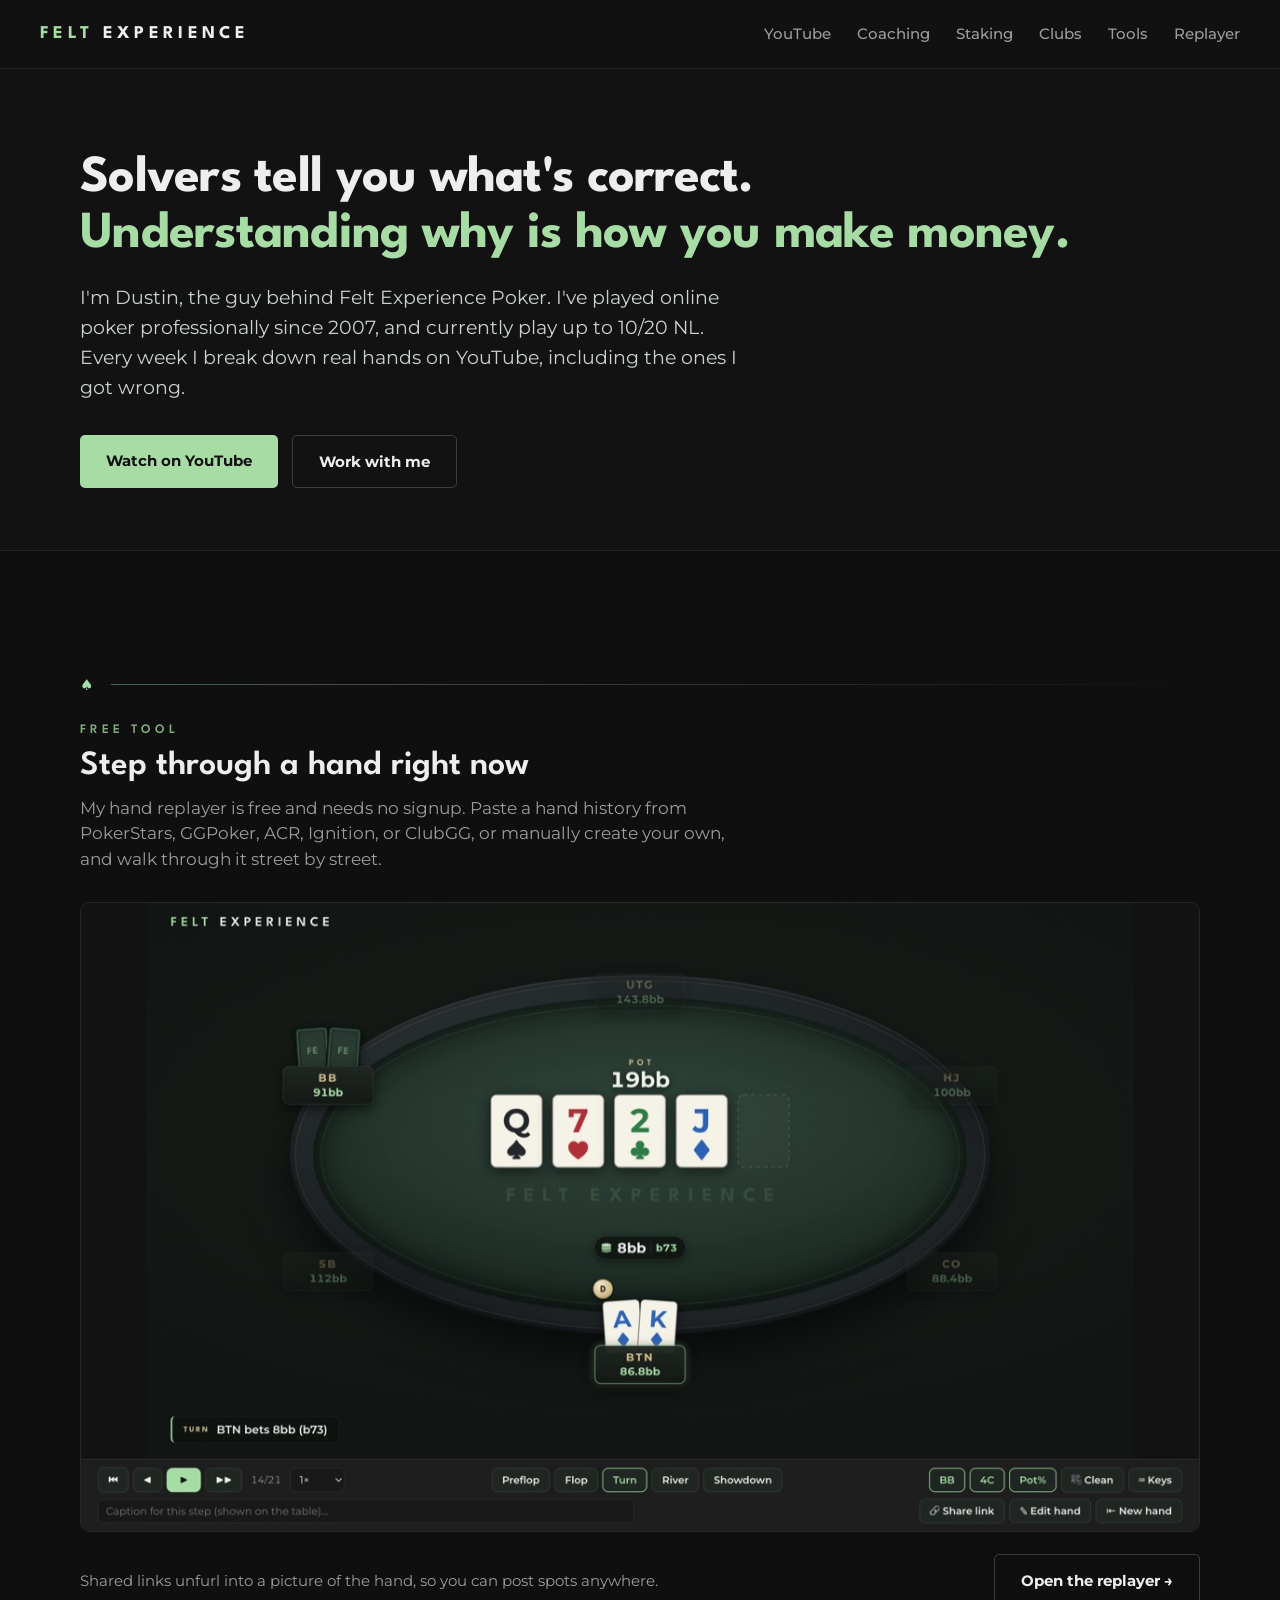
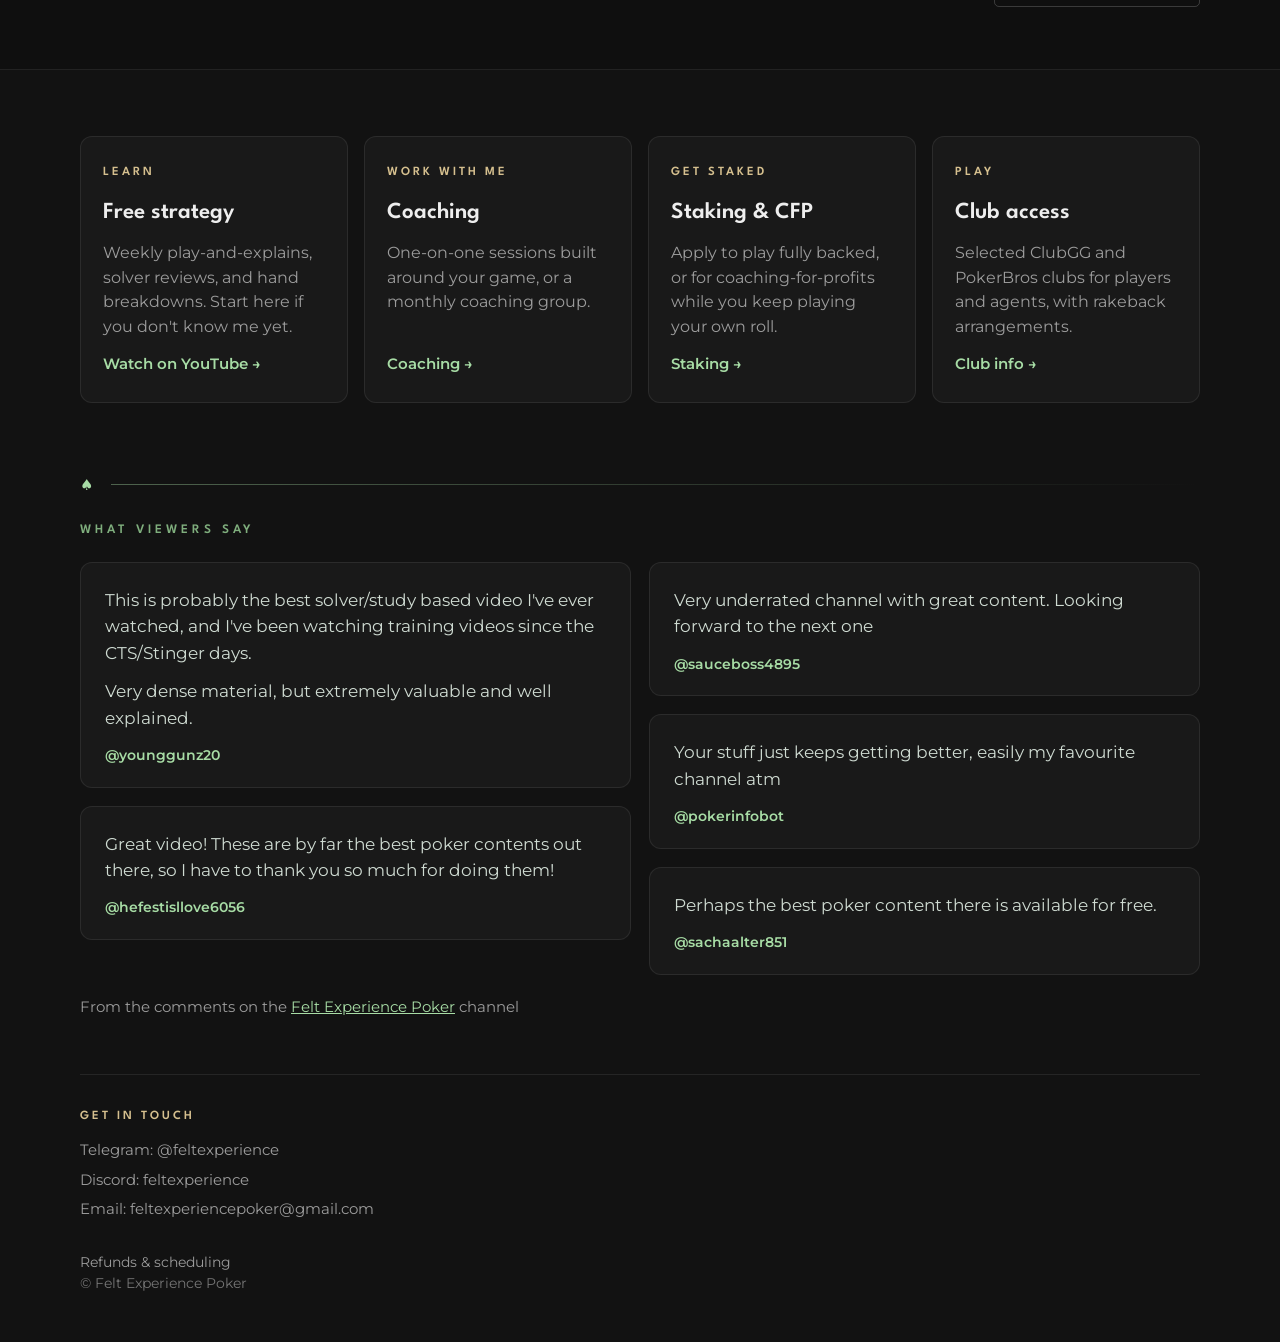
==== index.html @ bd46bce4 "Serve the homepage screenshot at retina resolution The image was 1500px wide but displays at about 1" ====
<!DOCTYPE html>
<html lang="en">
<head>
<meta charset="utf-8" />
<meta name="viewport" content="width=device-width, initial-scale=1" />
<title>Felt Experience Poker – No-Limit Hold'em Cash Game Strategy</title>
<meta name="description" content="Free weekly no-limit hold'em strategy, a free hand replayer, coaching, staking, and club access." />
<link rel="canonical" href="https://feltexperiencepoker.com/" />
<meta property="og:title" content="Felt Experience Poker – No-Limit Hold'em Cash Game Strategy" />
<meta property="og:description" content="Free weekly no-limit hold'em strategy, a free hand replayer, coaching, staking, and club access." />
<meta property="og:type" content="website" />
<link rel="icon" href="/assets/favicon.svg?v=09c44e67" type="image/svg+xml" />
<link rel="preconnect" href="https://fonts.googleapis.com" />
<link rel="preconnect" href="https://fonts.gstatic.com" crossorigin />
<link href="https://fonts.googleapis.com/css2?family=League+Spartan:wght@400;500;600;700&family=Montserrat:wght@400;500;600;700&display=swap" rel="stylesheet" />
<link rel="stylesheet" href="/styles.css" />
</head>
<body>
<nav><div class="wrap nav-in">
  <a class="mark" href="/"><b>FELT</b> EXPERIENCE</a>
  <div class="nav-links"><a href="https://youtube.com/@feltexperiencepoker" target="_blank" rel="noopener">YouTube</a><a href="/coaching">Coaching</a><a href="/staking">Staking</a><a href="/clubs">Clubs</a><a href="/tools">Tools</a><a href="https://replayer.feltexperiencepoker.com" class="hide-mobile" target="_blank" rel="noopener">Replayer</a></div>
</div></nav>

<div class="wrap hero">
  <h1>Solvers tell you what's correct.<br/><span class="g">Understanding why is how you make money.</span></h1>
  <p class="lede">I'm Dustin, the guy behind Felt Experience Poker. I've played online poker
     professionally since 2007, and currently play up to 10/20 NL. Every week I break down real hands
     on YouTube, including the ones I got wrong.</p>
  <div class="cta">
    <a class="btn p" href="https://youtube.com/@feltexperiencepoker" target="_blank" rel="noopener">Watch on YouTube</a>
    <a class="btn s" href="/coaching">Work with me</a>
  </div>
</div>

<div class="band"><div class="wrap">
  <div class="rule"><span>&#9824;</span><i></i></div>
  <div class="eyebrow">Free tool</div>
  <h2>Step through a hand right now</h2>
  <p class="sub">My hand replayer is free and needs no signup. Paste a hand history from PokerStars,
     GGPoker, ACR, Ignition, or ClubGG, or manually create your own, and walk through it street by street.</p>
  <a class="shot" href="https://replayer.feltexperiencepoker.com" target="_blank" rel="noopener">
    <img src="/assets/replayer-1200.jpg?v=ef3ce985"
         srcset="/assets/replayer-1200.jpg?v=ef3ce985 1200w, /assets/replayer-2400.jpg?v=b012d39a 2400w"
         sizes="(max-width: 900px) 92vw, 1120px"
         width="1200" height="674"
         alt="The Felt Experience hand replayer showing a turn bet labeled b73, or 73% of the pot" />
  </a>
  <div class="after">
    <span>Shared links unfurl into a picture of the hand, so you can post spots anywhere.</span>
    <a class="btn s" href="https://replayer.feltexperiencepoker.com" target="_blank" rel="noopener">Open the replayer &rarr;</a>
  </div>
</div></div>

<div class="wrap doors">
  <div class="door">
    <div class="k">Learn</div><h3>Free strategy</h3>
    <p>Weekly play-and-explains, solver reviews, and hand breakdowns. Start here if you don't know me yet.</p>
    <a href="https://youtube.com/@feltexperiencepoker" target="_blank" rel="noopener">Watch on YouTube &rarr;</a>
  </div>
  <div class="door">
    <div class="k">Work with me</div><h3>Coaching</h3>
    <p>One-on-one sessions built around your game, or a monthly coaching group.</p>
    <a href="/coaching">Coaching &rarr;</a>
  </div>
  <div class="door">
    <div class="k">Get staked</div><h3>Staking &amp; CFP</h3>
    <p>Apply to play fully backed, or for coaching-for-profits while you keep playing your own roll.</p>
    <a href="/staking">Staking &rarr;</a>
  </div>
  <div class="door">
    <div class="k">Play</div><h3>Club access</h3>
    <p>Selected ClubGG and PokerBros clubs for players and agents, with rakeback arrangements.</p>
    <a href="/clubs">Club info &rarr;</a>
  </div>
</div>

<div class="wrap">
  <div class="rule"><span>&#9824;</span><i></i></div>
  <div class="eyebrow">What viewers say</div>
  <div class="quotes">
    <blockquote class="qcard">
      <p>This is probably the best solver/study based video I've ever watched, and I've been
         watching training videos since the CTS/Stinger days.</p>
      <p>Very dense material, but extremely valuable and well explained.</p>
      <cite>@younggunz20</cite>
    </blockquote>
    <blockquote class="qcard">
      <p>Great video! These are by far the best poker contents out there, so I have to thank you
         so much for doing them!</p>
      <cite>@hefestisllove6056</cite>
    </blockquote>
    <blockquote class="qcard">
      <p>Very underrated channel with great content. Looking forward to the next one</p>
      <cite>@sauceboss4895</cite>
    </blockquote>
    <blockquote class="qcard">
      <p>Your stuff just keeps getting better, easily my favourite channel atm</p>
      <cite>@pokerinfobot</cite>
    </blockquote>
    <blockquote class="qcard">
      <p>Perhaps the best poker content there is available for free.</p>
      <cite>@sachaalter851</cite>
    </blockquote>
  </div>
  <div class="attrib">From the comments on the <a href="https://youtube.com/@feltexperiencepoker" target="_blank" rel="noopener">Felt Experience Poker</a> channel</div>
</div>

<div class="wrap"><footer>
  <div class="foot-contact">
    <div class="colhead">Get in touch</div>
    <div class="foot-line">Telegram: <a href="https://t.me/feltexperience" target="_blank" rel="noopener">@feltexperience</a></div>
    <div class="foot-line">Discord: feltexperience</div>
    <div class="foot-line">Email: <a href="mailto:feltexperiencepoker@gmail.com">feltexperiencepoker@gmail.com</a></div>
  </div>
  <div class="foot-meta">
    <div class="c"><a href="/refunds">Refunds &amp; scheduling</a></div>
    <div class="c">&copy; Felt Experience Poker</div>
  </div>
</footer></div>
</body>
</html>
---- styles.css ----
/* ============ Felt Experience Poker — design system ============ */
:root{
  --bg:#121212; --panel:#191919; --panel2:#1E1E1E; --line:rgba(255,255,255,.08);
  --accent:#a7dca5; --accent-dim:rgba(167,220,165,.35);
  --gold:#d6c08f; --silver:#C4C4C4;
  --ink:#EEEEEE; --muted:#9C9C9C; --faint:#747474;
  --head:'League Spartan',sans-serif; --body:'Montserrat',system-ui,sans-serif;
}
*{margin:0;padding:0;box-sizing:border-box}
html{scroll-behavior:smooth}
body{background:var(--bg);color:var(--ink);font-family:var(--body);font-size:16px;
  line-height:1.55;-webkit-font-smoothing:antialiased}
img{max-width:100%;height:auto;display:block}
a{color:var(--accent)}
.wrap{max-width:1200px;margin:0 auto;padding:0 40px}

/* ---------- nav ---------- */
nav{border-bottom:1px solid var(--line);position:sticky;top:0;background:rgba(18,18,18,.92);
  backdrop-filter:blur(8px);z-index:40}
.nav-in{display:flex;align-items:center;justify-content:space-between;padding:20px 0;gap:20px;flex-wrap:wrap}
.mark{font-family:var(--head);font-weight:700;font-size:18px;letter-spacing:.24em;color:var(--ink);text-decoration:none}
.mark b{color:var(--accent);font-weight:700}
.nav-links{display:flex;gap:26px;font-size:14.5px;font-weight:500;flex-wrap:wrap}
.nav-links a{color:var(--muted);text-decoration:none}
.nav-links a:hover{color:var(--ink)}
.nav-links a.on{color:var(--ink)}

/* ---------- shared type ---------- */
.eyebrow{font-family:var(--head);font-size:13px;font-weight:600;letter-spacing:.3em;
  text-transform:uppercase;color:#7fae7d}
h1{font-family:var(--head);font-weight:700;font-size:clamp(34px,5vw,52px);line-height:1.08;letter-spacing:-.014em;text-wrap:balance}
h1 .g{color:var(--accent)}
h2{font-family:var(--head);font-weight:600;font-size:clamp(26px,3.4vw,34px);line-height:1.15}
h3{font-family:var(--head);font-weight:600;font-size:23px}
.lede{margin-top:20px;font-size:18.5px;line-height:1.62;color:#c9d2cb;max-width:660px}
.sub{color:var(--muted);margin-top:10px;font-size:16.5px;max-width:680px}
.sub + .sub{margin-top:14px}
.colhead{font-family:var(--head);font-size:12.5px;font-weight:600;letter-spacing:.24em;
  text-transform:uppercase;color:var(--gold);margin-bottom:15px}

/* ---------- rule ---------- */
.rule{display:flex;align-items:center;gap:18px;margin:64px 0 28px}
.rule i{flex:1;height:1px;background:linear-gradient(90deg,rgba(167,220,165,.4),transparent)}
.rule span{color:var(--accent);font-size:15px;line-height:1}
.rule.tight{margin-top:34px}

/* ---------- buttons ---------- */
.btn{font-family:var(--body);font-weight:700;font-size:15px;padding:14px 26px;border-radius:5px;
  text-decoration:none;display:inline-block;transition:background-color .18s ease,border-color .18s ease}
.btn.p{background:var(--accent);color:#111}
.btn.p:hover{background:#BDE6BB}
.btn.s{border:1px solid rgba(255,255,255,.18);color:var(--ink)}
.btn.s:hover{border-color:var(--accent-dim)}
.cta{display:flex;gap:14px;margin-top:32px;flex-wrap:wrap}

/* ---------- lists ---------- */
ul.ticks{list-style:none}
ul.ticks li{position:relative;padding-left:22px;margin-bottom:12px;font-size:16px;line-height:1.5;color:#cfdbd2}
ul.ticks li::before{content:'';position:absolute;left:2px;top:9px;width:6px;height:6px;border-radius:50%;background:var(--accent)}
ul.ticks li b{color:#fff;font-weight:600}

/* ---------- hero ---------- */
.hero{padding-top:82px;padding-bottom:62px}

/* ---------- replayer band ---------- */
.band{border-top:1px solid var(--line);border-bottom:1px solid var(--line);background:#0F0F0F;padding:62px 0}
.band h2{margin-top:6px}
.shot{display:block;margin-top:30px;border:1px solid rgba(255,255,255,.1);border-radius:10px;overflow:hidden;position:relative}
.band .after{display:flex;align-items:center;justify-content:space-between;margin-top:22px;flex-wrap:wrap;gap:14px}
.band .after span{color:var(--muted);font-size:15px}

/* ---------- card grids ---------- */
.doors{padding-top:66px;padding-bottom:10px;display:grid;grid-template-columns:repeat(4,1fr);gap:16px}
.door{border:1px solid var(--line);border-radius:12px;padding:26px 22px;background:var(--panel);display:flex;flex-direction:column}
.door .k{font-family:var(--head);font-size:12.5px;font-weight:600;letter-spacing:.24em;
  text-transform:uppercase;color:var(--gold)}
.door h3{margin-top:12px}
.door p{color:var(--muted);font-size:15.5px;line-height:1.58;margin-top:11px}
.door a{color:var(--accent);font-size:14.5px;font-weight:600;text-decoration:none;align-self:flex-start;margin-top:auto;padding-top:14px}
.door-links{display:flex;gap:24px;flex-wrap:wrap}

/* ---------- coaching fork ---------- */
.fork{display:grid;grid-template-columns:1fr 1fr;gap:20px}
.path{border:1px solid var(--line);border-radius:13px;background:var(--panel);padding:30px 28px}
.path.hi{border-color:rgba(167,220,165,.32)}
.path .who{font-family:var(--head);font-size:12.5px;font-weight:600;letter-spacing:.24em;
  text-transform:uppercase;color:var(--gold)}
.path h2{margin-top:11px}
.path .price{font-family:var(--head);font-size:20px;font-weight:600;color:var(--accent);margin-top:8px}
.path p{color:var(--muted);font-size:16px;line-height:1.6;margin-top:14px}
.path .btn{margin-top:20px}

/* ---------- packages ---------- */
.cols{display:grid;grid-template-columns:1fr 1fr;gap:44px;margin-top:28px}
.pkg-note{text-align:center;margin:38px 0 16px;font-size:17px;font-weight:600;color:#cbd8ce}
.pkg-note b{color:#fff}
.cards{display:grid;grid-template-columns:repeat(3,1fr);gap:18px}
.card{border:1px solid rgba(167,220,165,.2);border-radius:13px;background:rgba(255,255,255,.035);
  padding:26px 22px;text-align:center;display:flex;flex-direction:column}
.card.s{border-color:rgba(196,196,196,.3)}
.card.g{border-color:rgba(224,192,136,.55);background:rgba(224,192,136,.07)}
.tier{font-family:var(--head);font-size:24px;font-weight:700;color:var(--accent)}
.card.s .tier{color:var(--silver)}
.card.g .tier{color:var(--gold)}
.count{font-size:15px;color:var(--muted);margin-top:7px;padding-bottom:13px;border-bottom:1px solid rgba(255,255,255,.09)}
.money{flex:1;display:flex;flex-direction:column;justify-content:flex-start}
.card:not(.g) .money{padding-top:34px}
.price2{font-family:var(--head);font-size:40px;font-weight:700;margin-top:14px}
.per{font-size:15.5px;font-weight:600;color:#d3dfd6;margin-top:6px}
.extra{font-size:15px;line-height:1.42;font-weight:600;color:#f0dcb0;margin-top:14px;
  padding-top:13px;border-top:1px solid rgba(224,192,136,.3)}
.card .btn{margin-top:20px;width:100%;padding:12px 14px;border-color:rgba(167,220,165,.35)}
.card .btn:hover{border-color:var(--accent)}
.card.s .btn{border-color:rgba(196,196,196,.4)}
.card.s .btn:hover{border-color:var(--silver)}
.card.g .btn{border-color:rgba(224,192,136,.5);color:var(--gold)}
.card.g .btn:hover{border-color:var(--gold)}
.mid-note{text-align:center;margin-top:34px;color:var(--muted);font-size:15.5px}
.mid{display:flex;justify-content:center;margin-top:14px}

/* ---------- group block ---------- */
.grp{border:1px solid var(--line);border-radius:13px;background:var(--panel);padding:34px 32px;
  margin-top:28px;display:grid;grid-template-columns:1.15fr .85fr;gap:40px;align-items:start}
.grp .p{font-family:var(--head);font-size:38px;font-weight:700}
.grp .p small{font-size:17px;color:var(--muted);font-weight:500;font-family:var(--body)}
.grp .fine{color:var(--muted);font-size:14.5px;margin-top:10px;line-height:1.55}

/* ---------- tools ---------- */
.tool{border-bottom:1px solid var(--line);padding:24px 0;display:grid;
  grid-template-columns:220px 1fr auto;gap:26px;align-items:baseline}
.tool:last-child{border-bottom:0}
.tool .n{font-family:var(--head);font-size:21px;font-weight:600;color:var(--ink)}
.tool .d{color:var(--muted);font-size:15.5px;line-height:1.55}
.tool .go{color:var(--accent);font-weight:600;font-size:14.5px;text-decoration:none;white-space:nowrap}
.tool .perk{color:var(--gold);font-weight:600}

/* ---------- quote ---------- */
.quotes{columns:2;column-gap:18px;margin-top:22px}
.qcard{break-inside:avoid;margin:0 0 18px;border:1px solid var(--line);border-radius:12px;background:var(--panel);padding:24px 24px 20px}
.qcard p{font-size:16.5px;line-height:1.6;color:#cfdbd2}
.qcard p + p{margin-top:12px}
.qcard cite{display:block;margin-top:14px;font-style:normal;font-size:14px;font-weight:600;color:var(--accent)}
.attrib{color:var(--muted);font-size:14.5px;margin-top:20px}

/* ---------- about ---------- */
.about{border-top:1px solid var(--line);margin-top:66px;padding-top:42px;
  display:grid;grid-template-columns:.75fr 1.25fr;gap:40px}
.about p{color:#c9d2cb;font-size:16.5px;line-height:1.65}

/* ---------- footer ---------- */
footer{border-top:1px solid var(--line);margin-top:56px;padding:32px 0 48px;
  display:flex;flex-direction:column;align-items:flex-start;gap:26px;
  color:var(--muted);font-size:15px}
footer .colhead{margin-bottom:12px}
footer .foot-line{margin-bottom:6px}
footer a{color:var(--muted);text-decoration:none}
footer a:hover{color:var(--accent)}
footer .foot-meta{text-align:left}
footer .c{color:var(--faint);font-size:13.5px}

/* ---------- mobile ---------- */
@media (max-width:1100px){
  .doors{grid-template-columns:1fr 1fr}
}
@media (max-width:900px){
  .wrap{padding:0 22px}
  .doors,.fork,.cards,.cols,.grp,.about{grid-template-columns:1fr}
  .quotes{columns:1}
  .doors{padding-top:44px}
  .rule{margin:46px 0 24px}
  .hero{padding-top:54px;padding-bottom:44px}
  .card:not(.g) .money{padding-top:0}
  .tool{grid-template-columns:1fr;gap:8px}
  .nav-links{gap:15px;font-size:14px}
  .nav-links .hide-mobile{display:none}
  /* more headroom under the browser chrome on phones */
  .nav-in{padding-top:30px;padding-bottom:18px}
  .about{margin-top:48px}
}
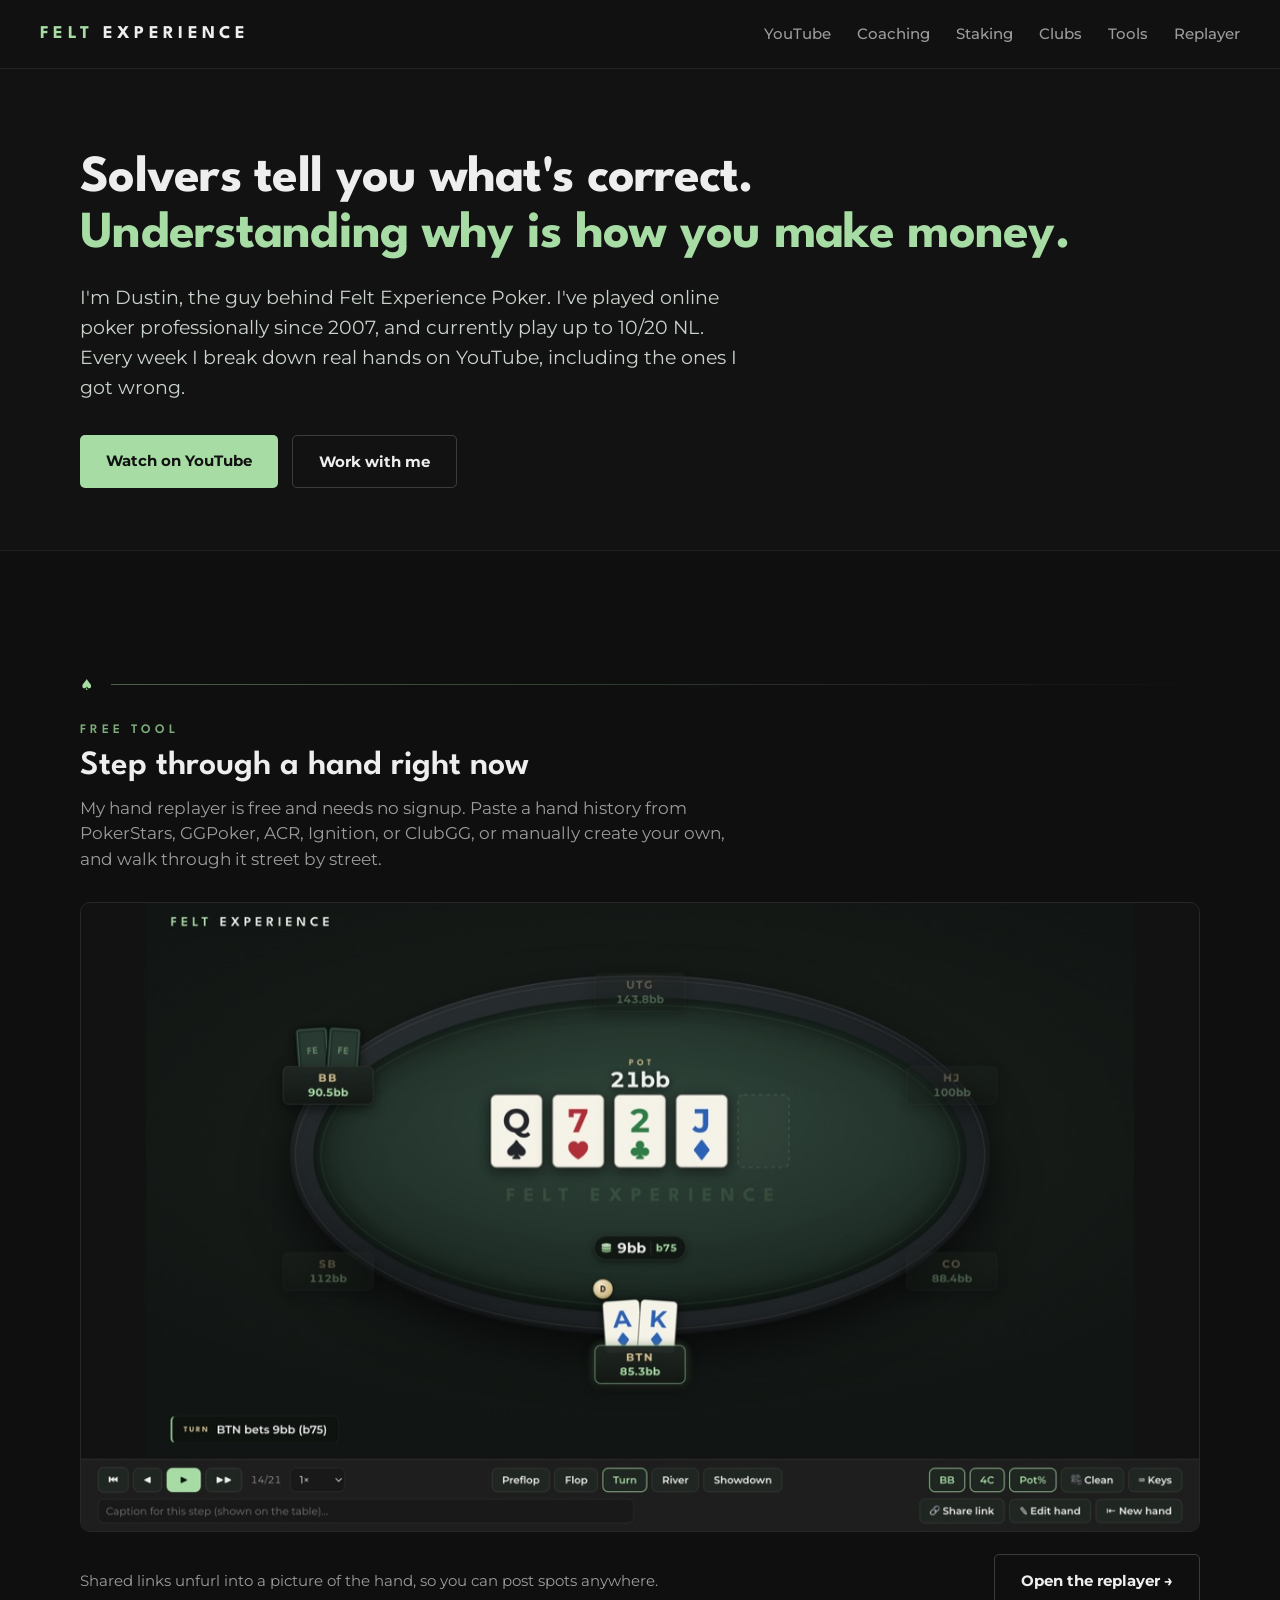
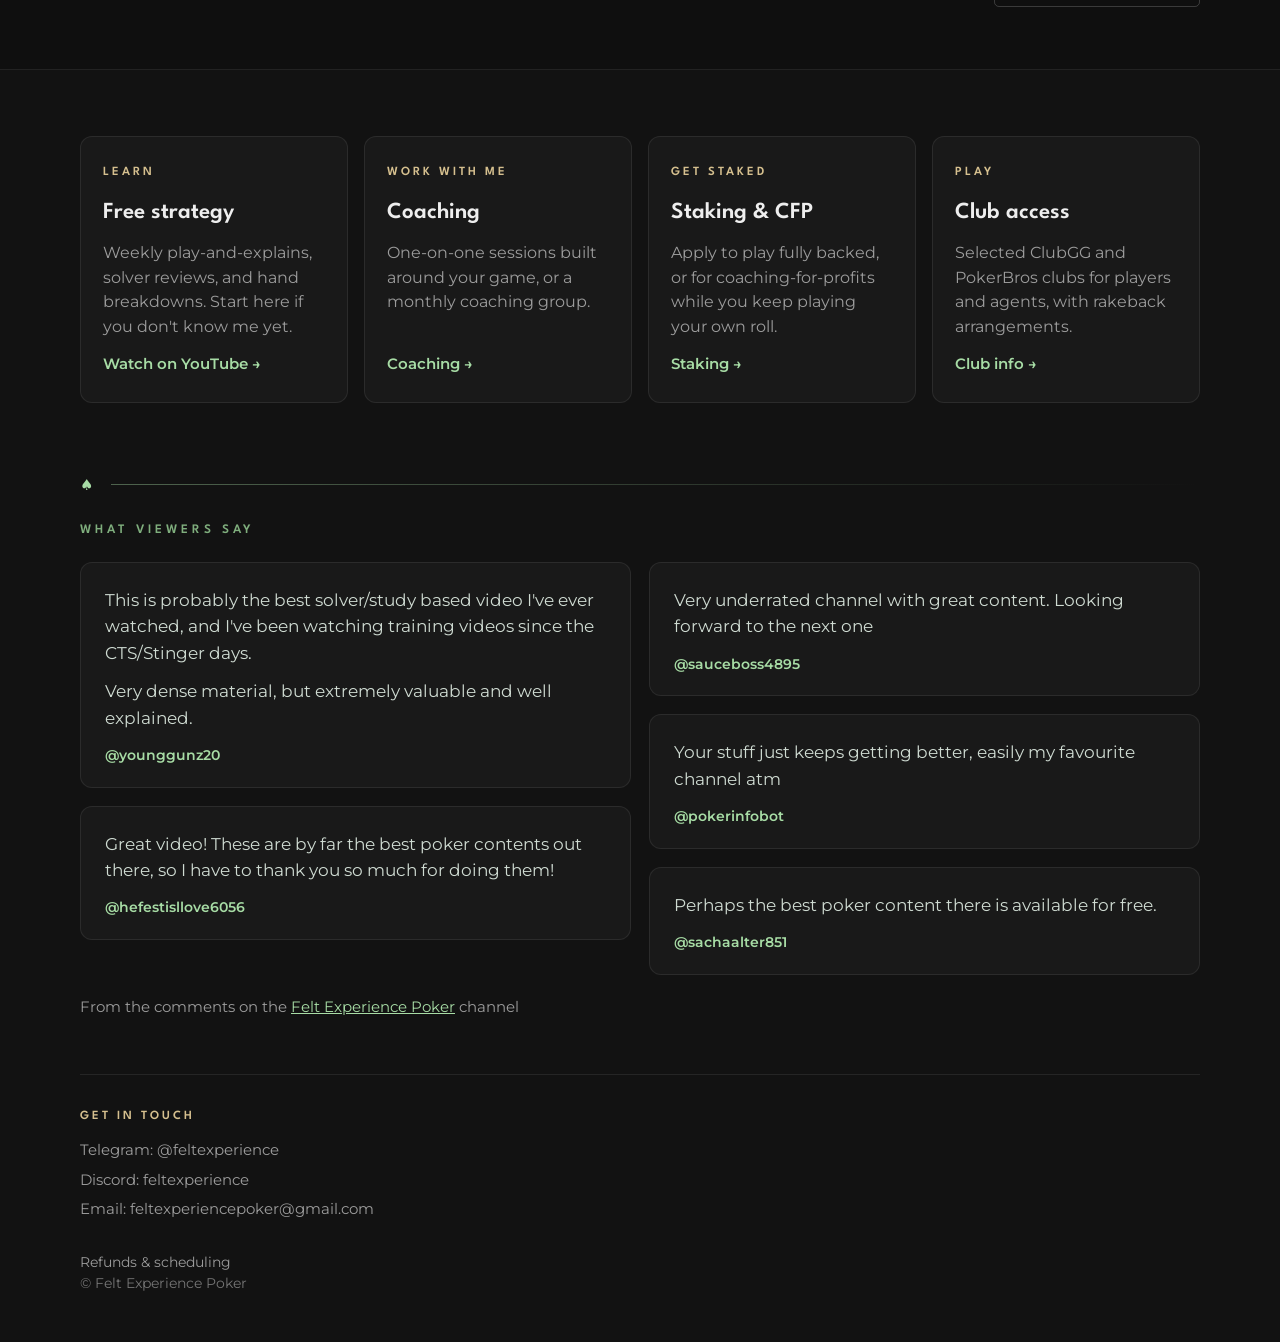
==== commit 8b9c68eb: "Retake the homepage screenshot on a rounder sizing The turn bet was 8 into 11, which labels as b73 —" ====
--- a/index.html
+++ b/index.html
@@ -39,11 +39,11 @@
   <p class="sub">My hand replayer is free and needs no signup. Paste a hand history from PokerStars,
      GGPoker, ACR, Ignition, or ClubGG, or manually create your own, and walk through it street by street.</p>
   <a class="shot" href="https://replayer.feltexperiencepoker.com" target="_blank" rel="noopener">
-    <img src="/assets/replayer-1200.jpg?v=ef3ce985"
-         srcset="/assets/replayer-1200.jpg?v=ef3ce985 1200w, /assets/replayer-2400.jpg?v=b012d39a 2400w"
+    <img src="/assets/replayer-1200.jpg?v=46e7ba8c"
+         srcset="/assets/replayer-1200.jpg?v=46e7ba8c 1200w, /assets/replayer-2400.jpg?v=8dd86fe2 2400w"
          sizes="(max-width: 900px) 92vw, 1120px"
          width="1200" height="674"
-         alt="The Felt Experience hand replayer showing a turn bet labeled b73, or 73% of the pot" />
+         alt="The Felt Experience hand replayer showing a turn bet labeled b75, or 75% of the pot" />
   </a>
   <div class="after">
     <span>Shared links unfurl into a picture of the hand, so you can post spots anywhere.</span>
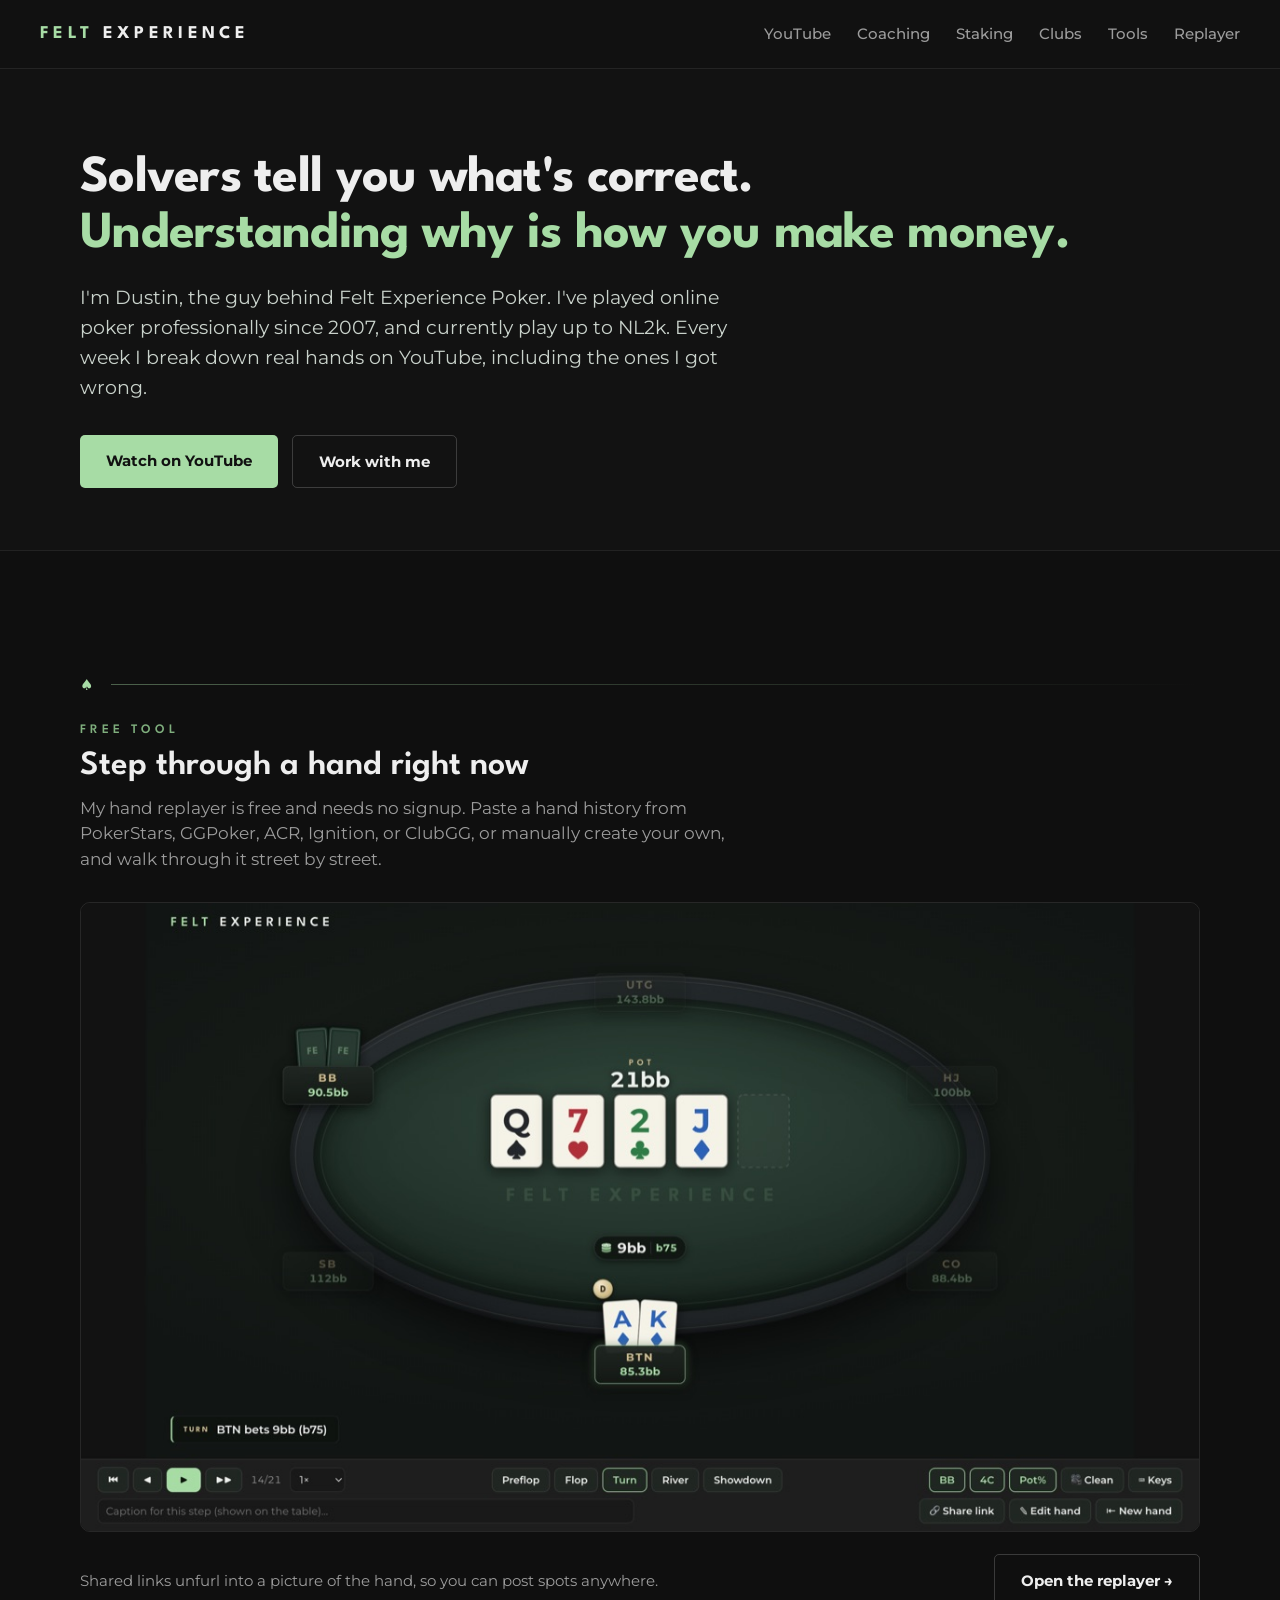
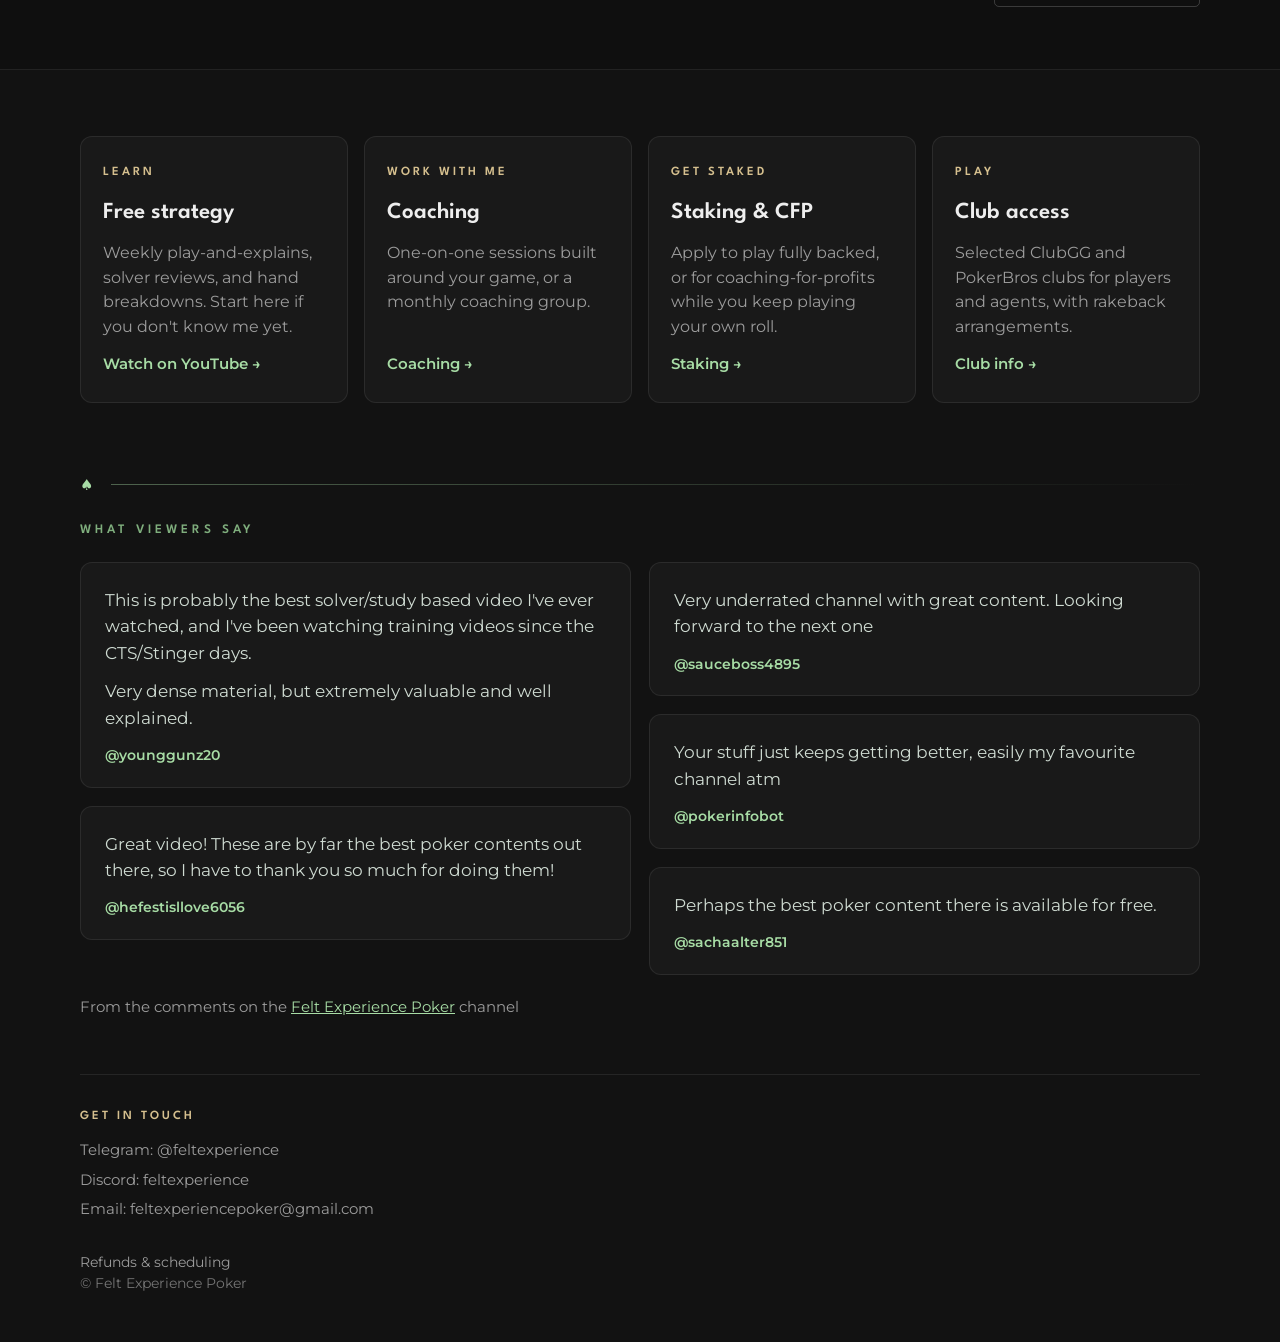
==== commit 2857a4a3: "Name the stakes as NL2k rather than 10/20 "10/20" is ambiguous between live and online, and the live" ====
--- a/index.html
+++ b/index.html
@@ -24,7 +24,7 @@
 <div class="wrap hero">
   <h1>Solvers tell you what's correct.<br/><span class="g">Understanding why is how you make money.</span></h1>
   <p class="lede">I'm Dustin, the guy behind Felt Experience Poker. I've played online poker
-     professionally since 2007, and currently play up to 10/20 NL. Every week I break down real hands
+     professionally since 2007, and currently play up to NL2k. Every week I break down real hands
      on YouTube, including the ones I got wrong.</p>
   <div class="cta">
     <a class="btn p" href="https://youtube.com/@feltexperiencepoker" target="_blank" rel="noopener">Watch on YouTube</a>
@@ -38,7 +38,7 @@
   <h2>Step through a hand right now</h2>
   <p class="sub">My hand replayer is free and needs no signup. Paste a hand history from PokerStars,
      GGPoker, ACR, Ignition, or ClubGG, or manually create your own, and walk through it street by street.</p>
-  <a class="shot" href="https://replayer.feltexperiencepoker.com" target="_blank" rel="noopener">
+  <a class="shot" href="https://replayer.feltexperiencepoker.com/?h=[base64]" target="_blank" rel="noopener">
     <img src="/assets/replayer-1200.jpg?v=46e7ba8c"
          srcset="/assets/replayer-1200.jpg?v=46e7ba8c 1200w, /assets/replayer-2400.jpg?v=8dd86fe2 2400w"
          sizes="(max-width: 900px) 92vw, 1120px"
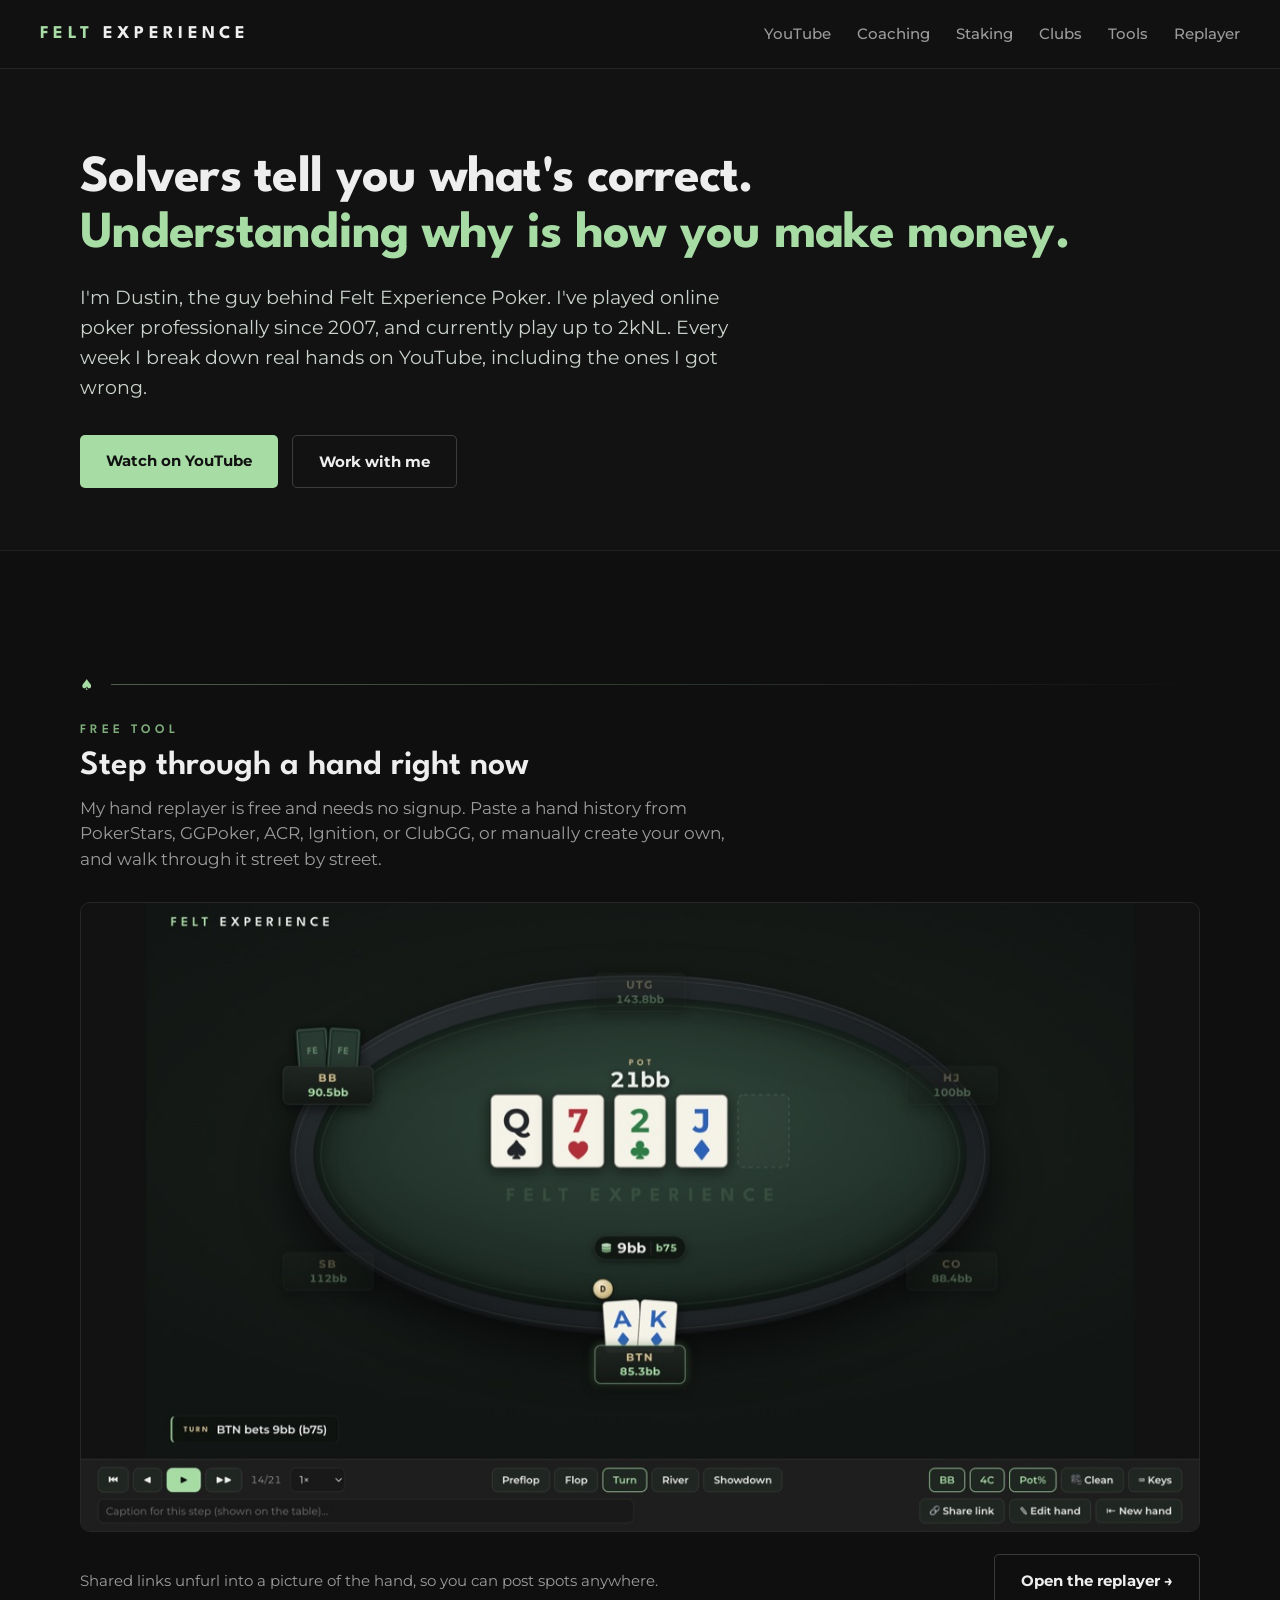
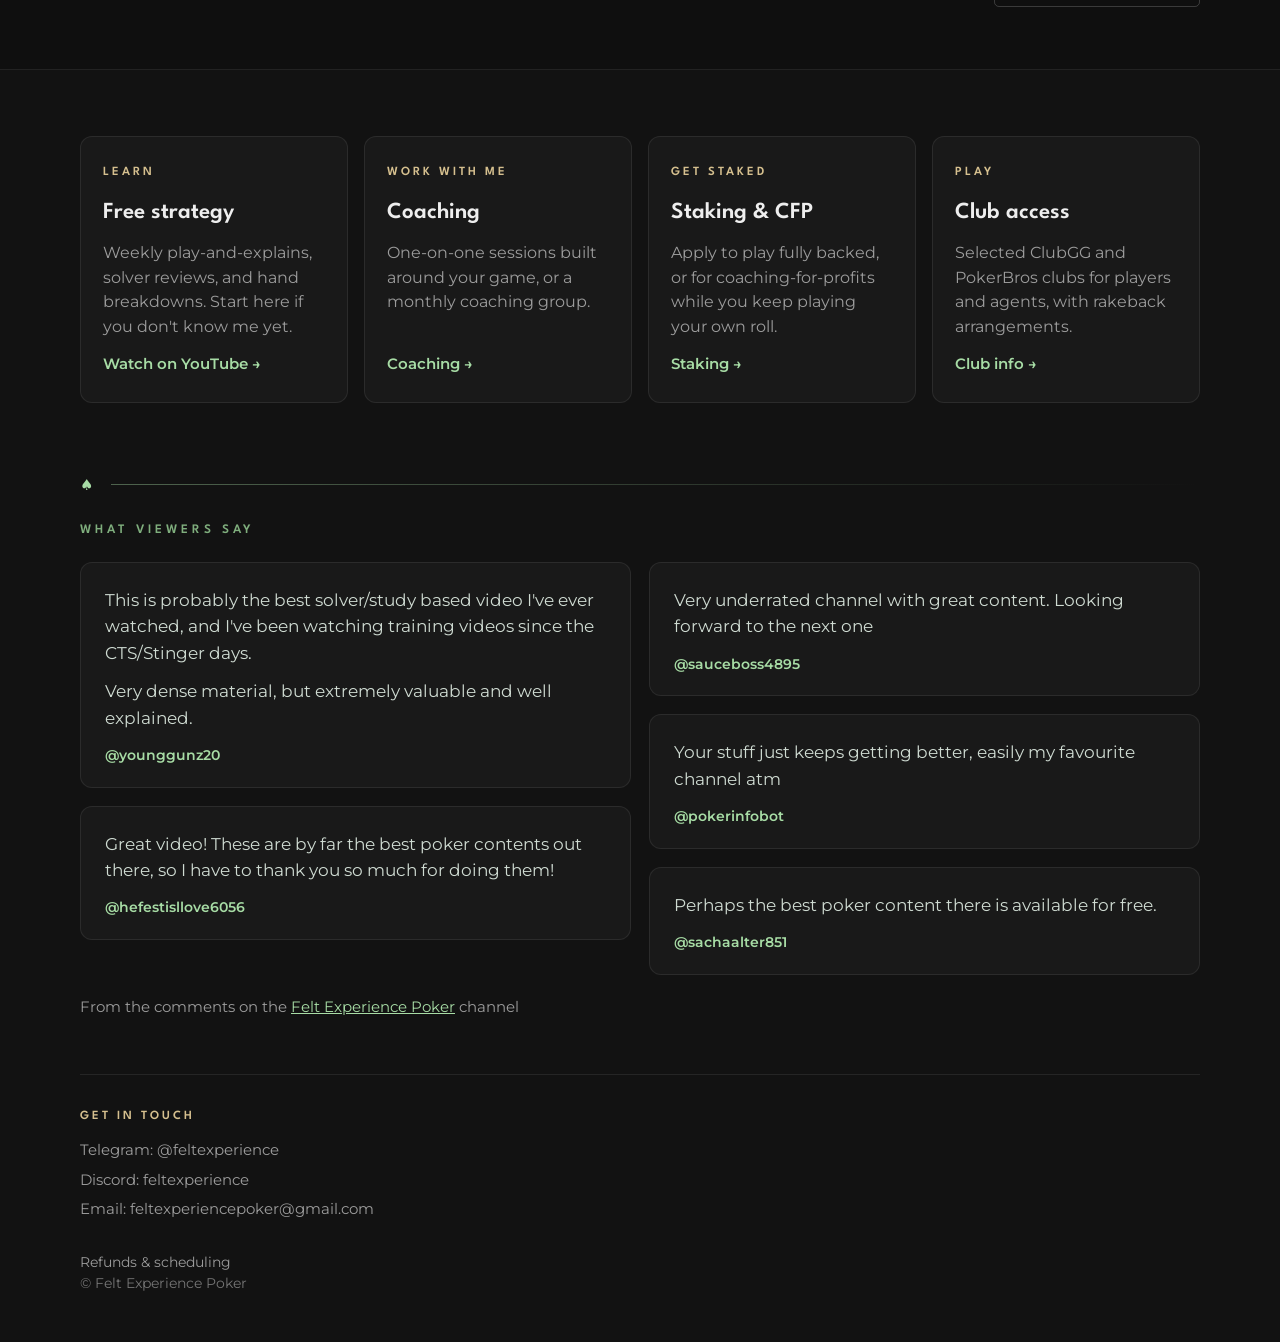
==== commit 8eec417a: "Write the stakes as 2kNL Matches how Dustin writes it everywhere else, including the Discord blog. C" ====
--- a/index.html
+++ b/index.html
@@ -24,7 +24,7 @@
 <div class="wrap hero">
   <h1>Solvers tell you what's correct.<br/><span class="g">Understanding why is how you make money.</span></h1>
   <p class="lede">I'm Dustin, the guy behind Felt Experience Poker. I've played online poker
-     professionally since 2007, and currently play up to NL2k. Every week I break down real hands
+     professionally since 2007, and currently play up to 2kNL. Every week I break down real hands
      on YouTube, including the ones I got wrong.</p>
   <div class="cta">
     <a class="btn p" href="https://youtube.com/@feltexperiencepoker" target="_blank" rel="noopener">Watch on YouTube</a>
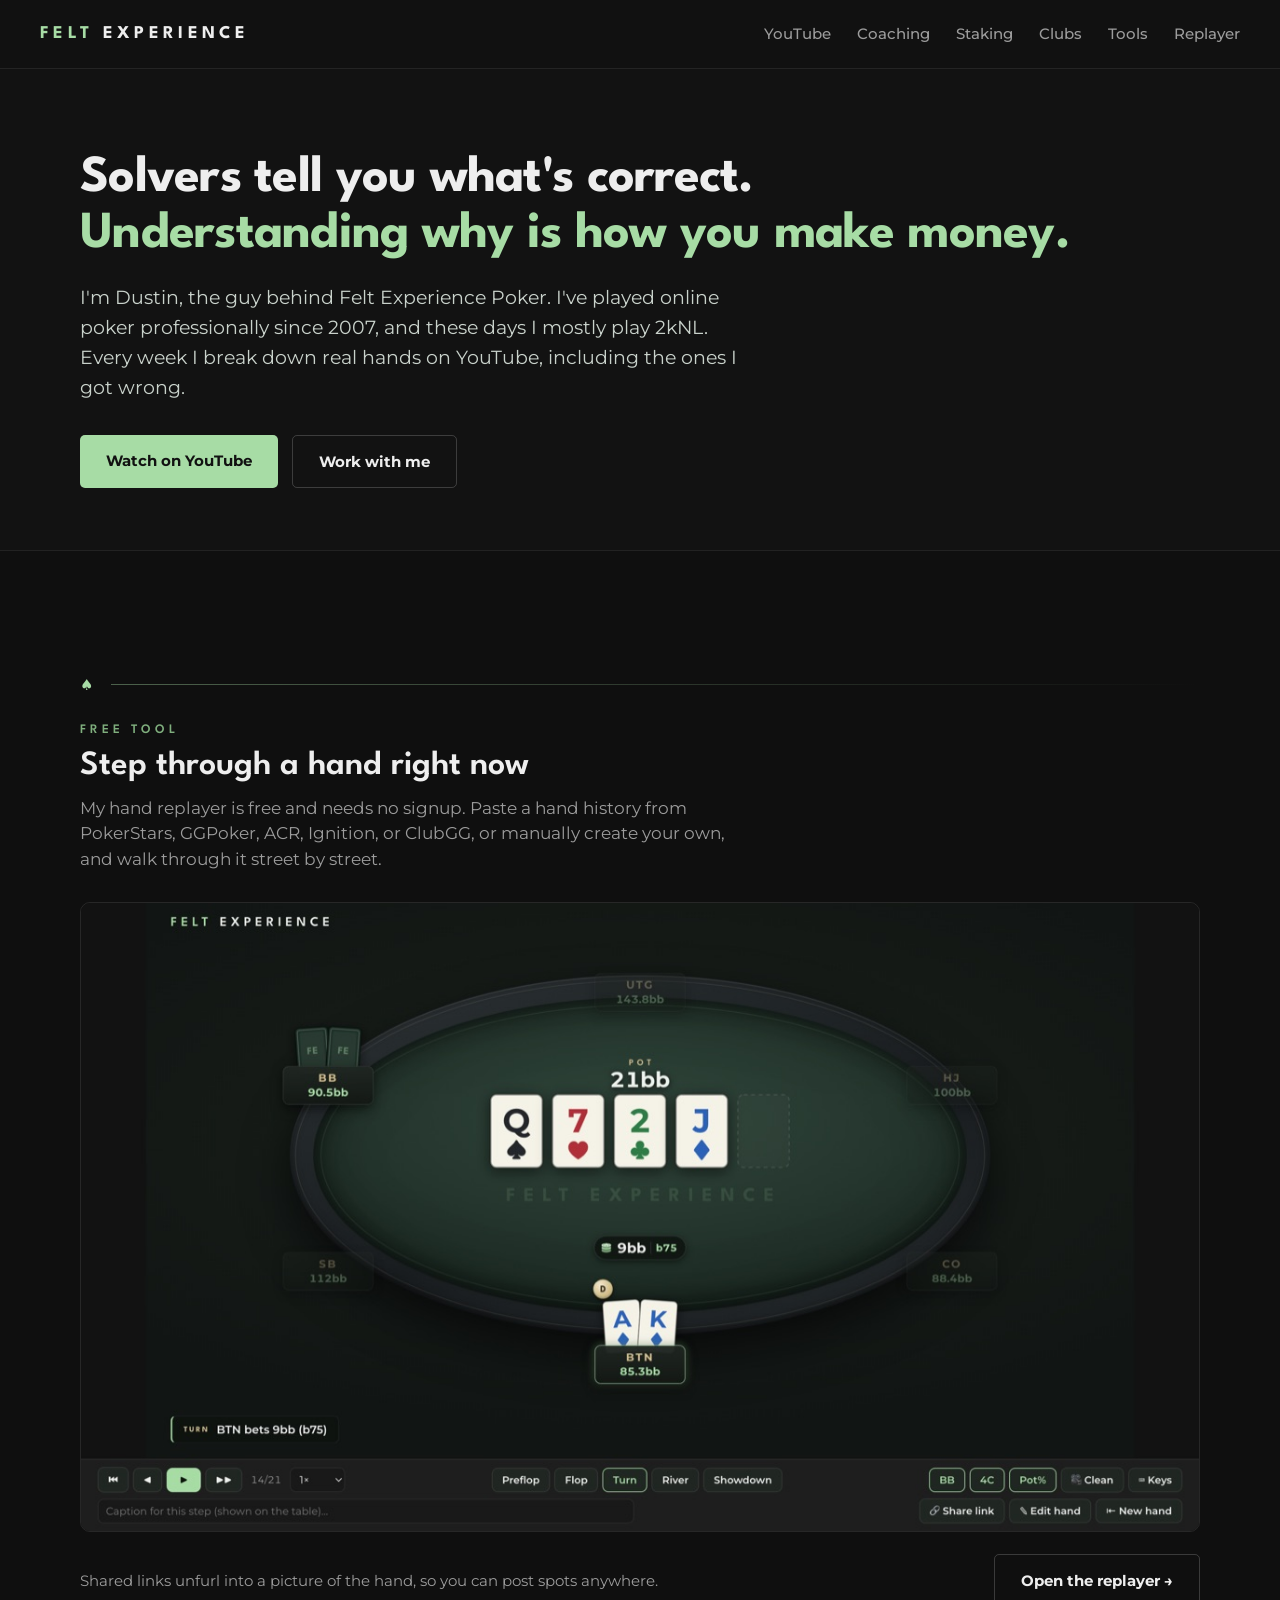
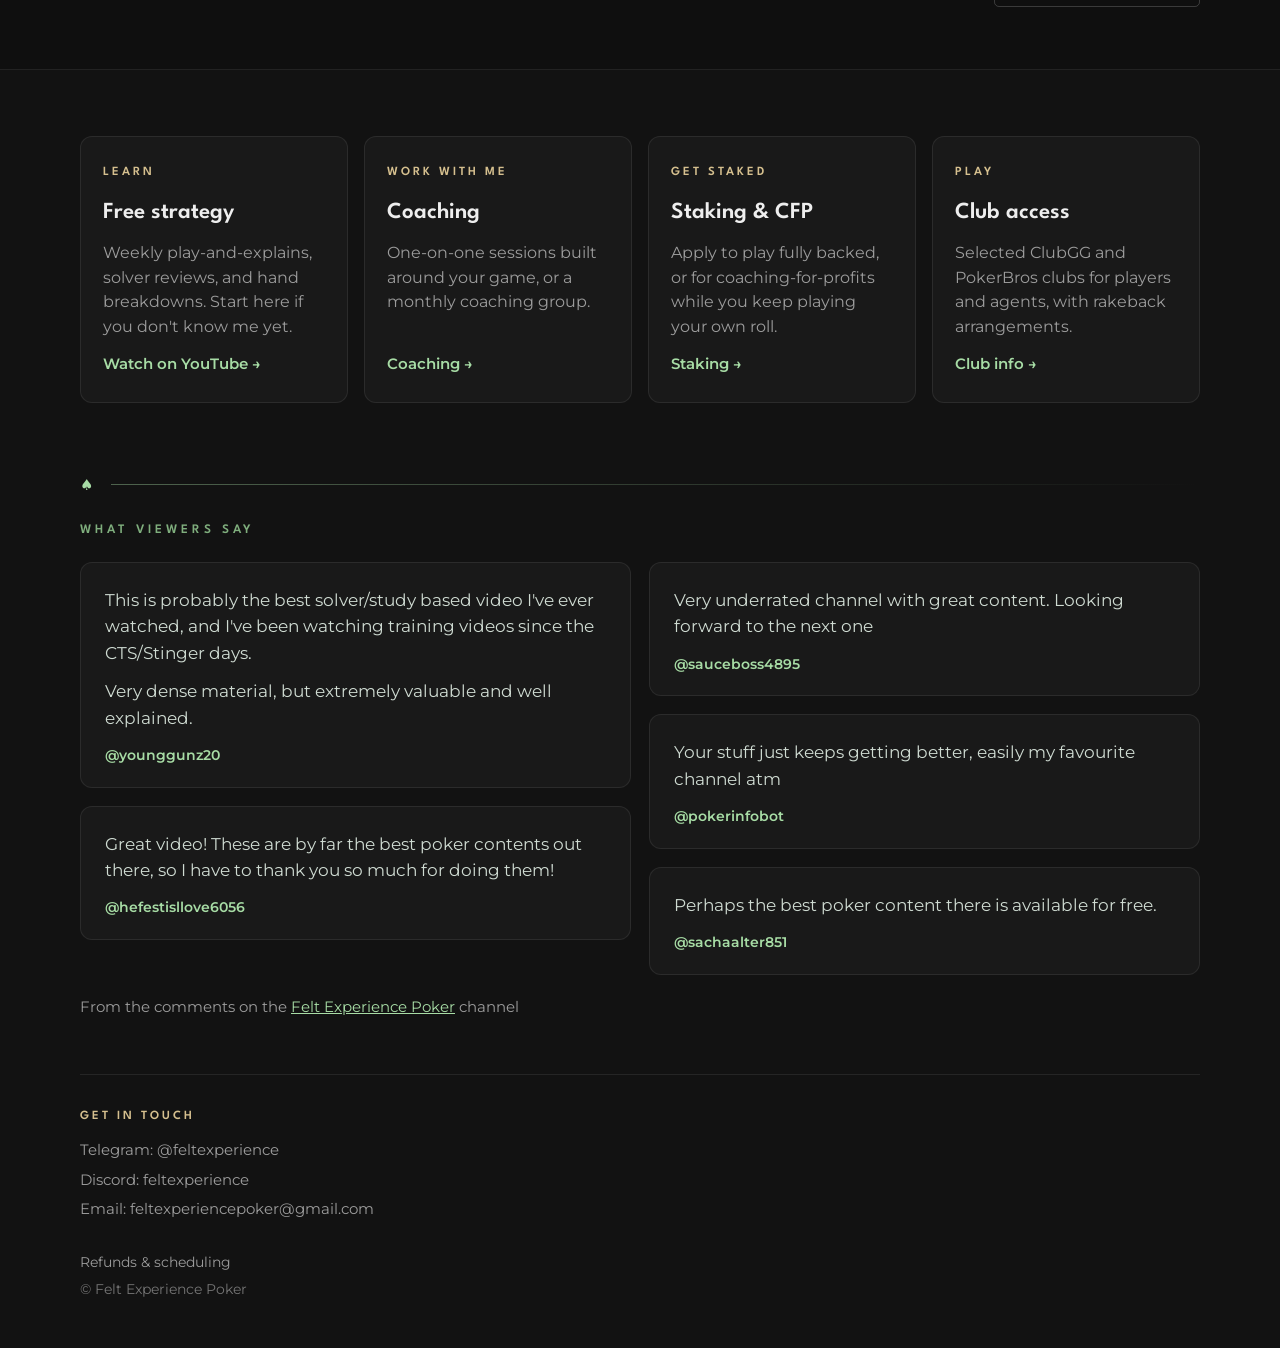
==== commit 24ecb9d4: "Say I mostly play 2kNL rather than up to 2kNL Co-Authored-By: Claude Opus 5.5 <noreply@anthropic.com" ====
--- a/index.html
+++ b/index.html
@@ -24,7 +24,7 @@
 <div class="wrap hero">
   <h1>Solvers tell you what's correct.<br/><span class="g">Understanding why is how you make money.</span></h1>
   <p class="lede">I'm Dustin, the guy behind Felt Experience Poker. I've played online poker
-     professionally since 2007, and currently play up to 2kNL. Every week I break down real hands
+     professionally since 2007, and these days I mostly play 2kNL. Every week I break down real hands
      on YouTube, including the ones I got wrong.</p>
   <div class="cta">
     <a class="btn p" href="https://youtube.com/@feltexperiencepoker" target="_blank" rel="noopener">Watch on YouTube</a>
--- a/styles.css
+++ b/styles.css
@@ -142,9 +142,15 @@
 .qcard cite{display:block;margin-top:14px;font-style:normal;font-size:14px;font-weight:600;color:var(--accent)}
 .attrib{color:var(--muted);font-size:14.5px;margin-top:20px}
 
+/* the nav is sticky, so an anchored heading would otherwise land underneath it */
+h2[id]{scroll-margin-top:124px}
+
 /* ---------- about ---------- */
 .about{border-top:1px solid var(--line);margin-top:66px;padding-top:42px;
-  display:grid;grid-template-columns:.75fr 1.25fr;gap:40px}
+  display:grid;grid-template-columns:.6fr auto 1.4fr;gap:40px;align-items:start}
+/* the flyer photo is a circle with a ring baked in, so the source is cropped
+   inside that ring and the round edge comes from here instead */
+.about-photo img{width:150px;height:150px;border-radius:50%;object-fit:cover;display:block}
 .about p{color:#c9d2cb;font-size:16.5px;line-height:1.65}
 
 /* ---------- footer ---------- */
@@ -157,6 +163,8 @@
 footer a:hover{color:var(--accent)}
 footer .foot-meta{text-align:left}
 footer .c{color:var(--faint);font-size:13.5px}
+/* the meta lines were flush against each other; match the contact column's rhythm */
+footer .foot-meta .c + .c{margin-top:6px}
 
 /* ---------- mobile ---------- */
 @media (max-width:1100px){
@@ -176,4 +184,6 @@
   /* more headroom under the browser chrome on phones */
   .nav-in{padding-top:30px;padding-bottom:18px}
   .about{margin-top:48px}
+  /* the nav wraps to two lines on phones, so anchors need more clearance */
+  h2[id]{scroll-margin-top:170px}
 }
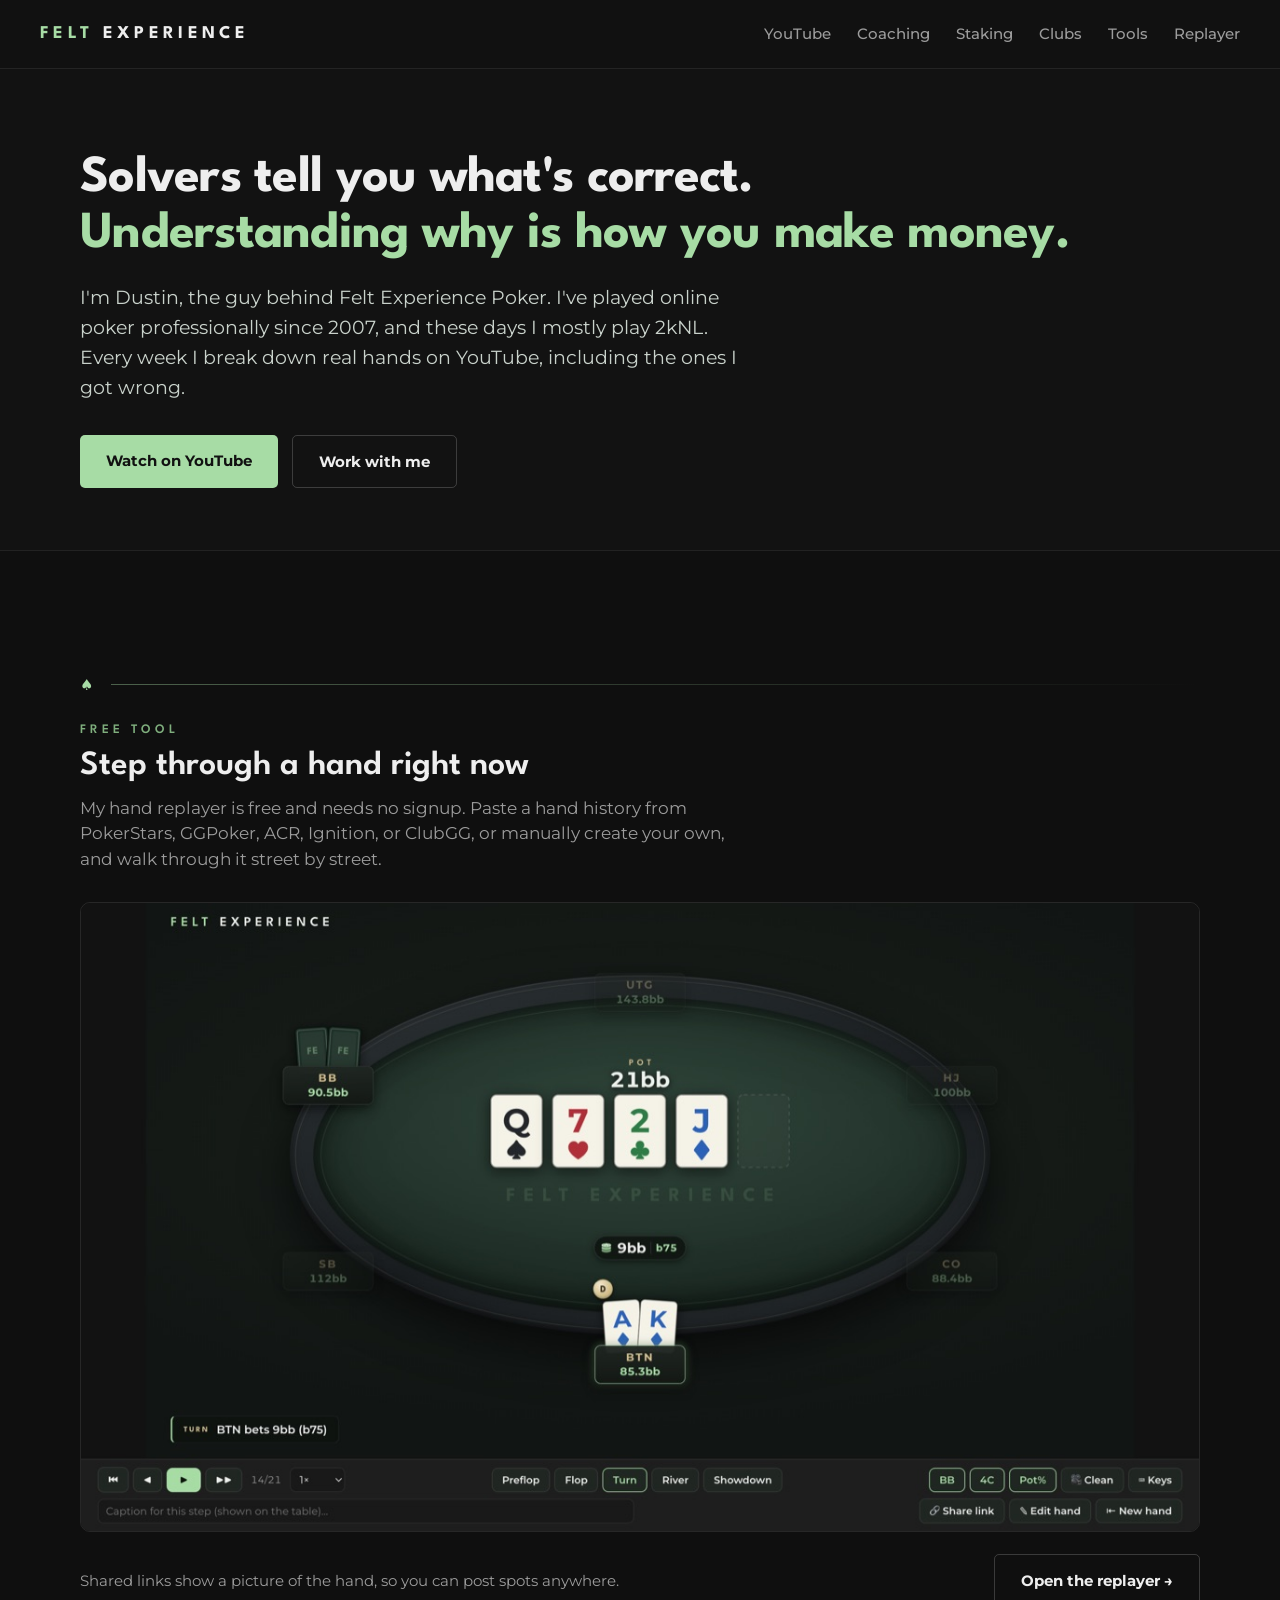
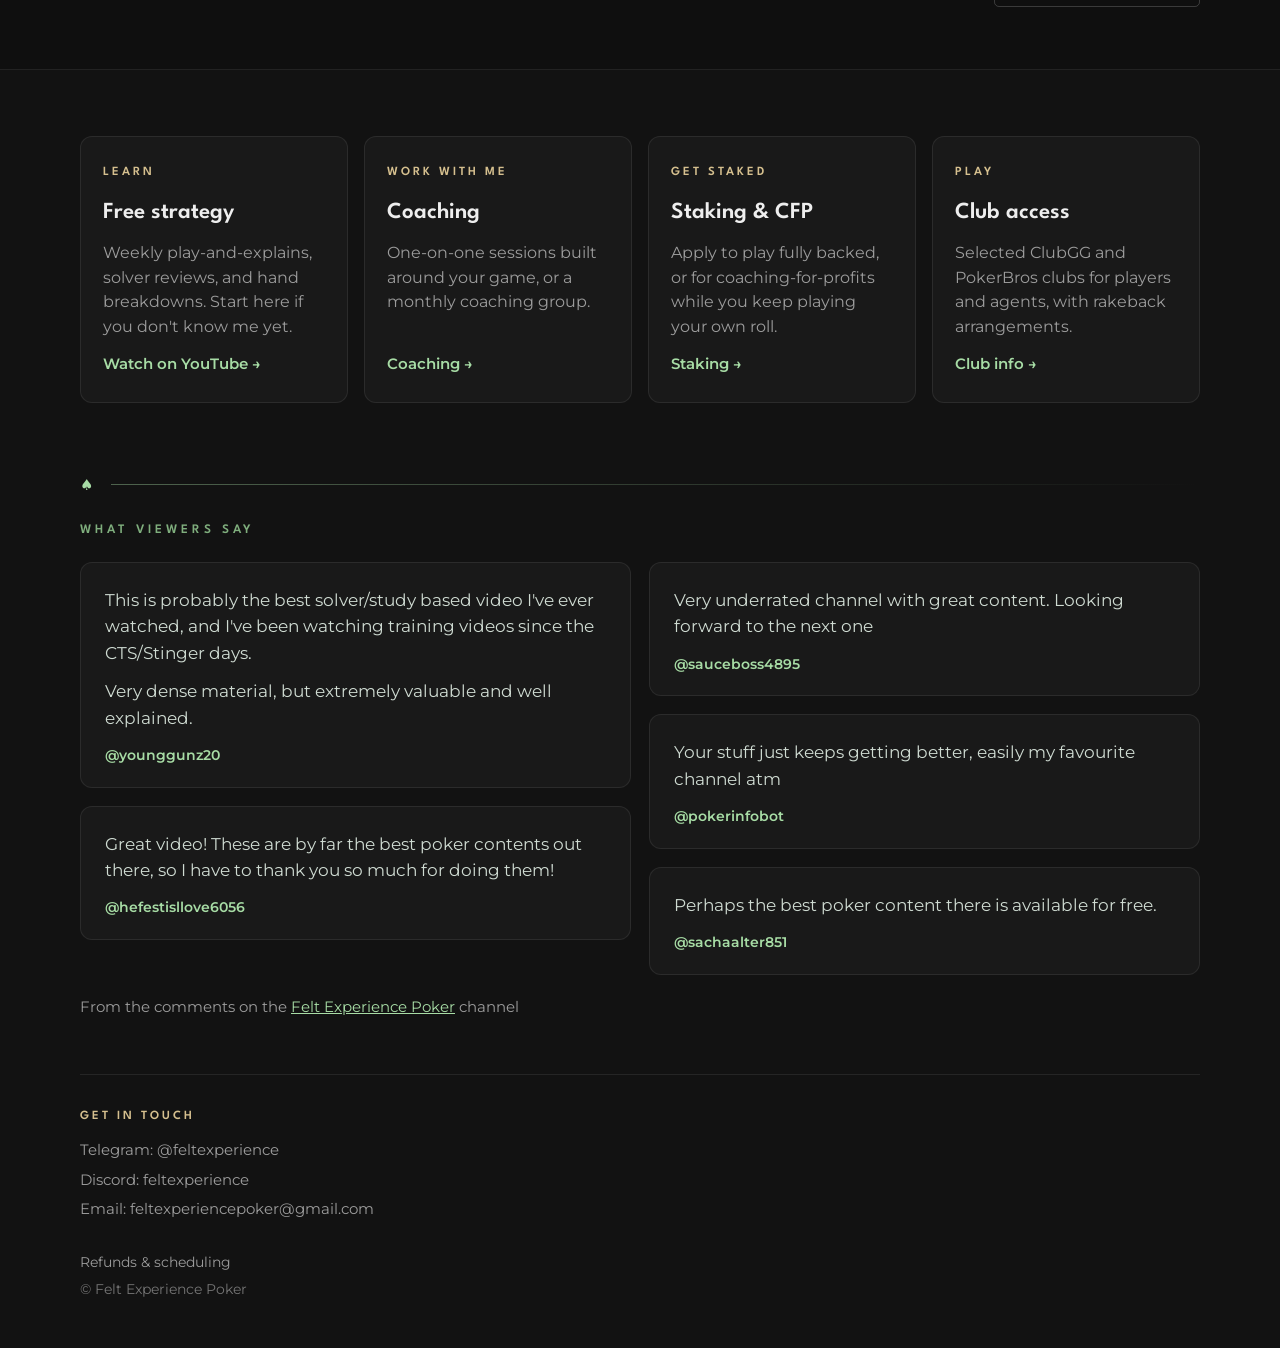
==== commit 00833793: "Drop the word unfurl from the replayer blurb Co-Authored-By: Claude Opus 5.5 <noreply@anthropic.com>" ====
--- a/index.html
+++ b/index.html
@@ -46,7 +46,7 @@
          alt="The Felt Experience hand replayer showing a turn bet labeled b75, or 75% of the pot" />
   </a>
   <div class="after">
-    <span>Shared links unfurl into a picture of the hand, so you can post spots anywhere.</span>
+    <span>Shared links show a picture of the hand, so you can post spots anywhere.</span>
     <a class="btn s" href="https://replayer.feltexperiencepoker.com" target="_blank" rel="noopener">Open the replayer &rarr;</a>
   </div>
 </div></div>
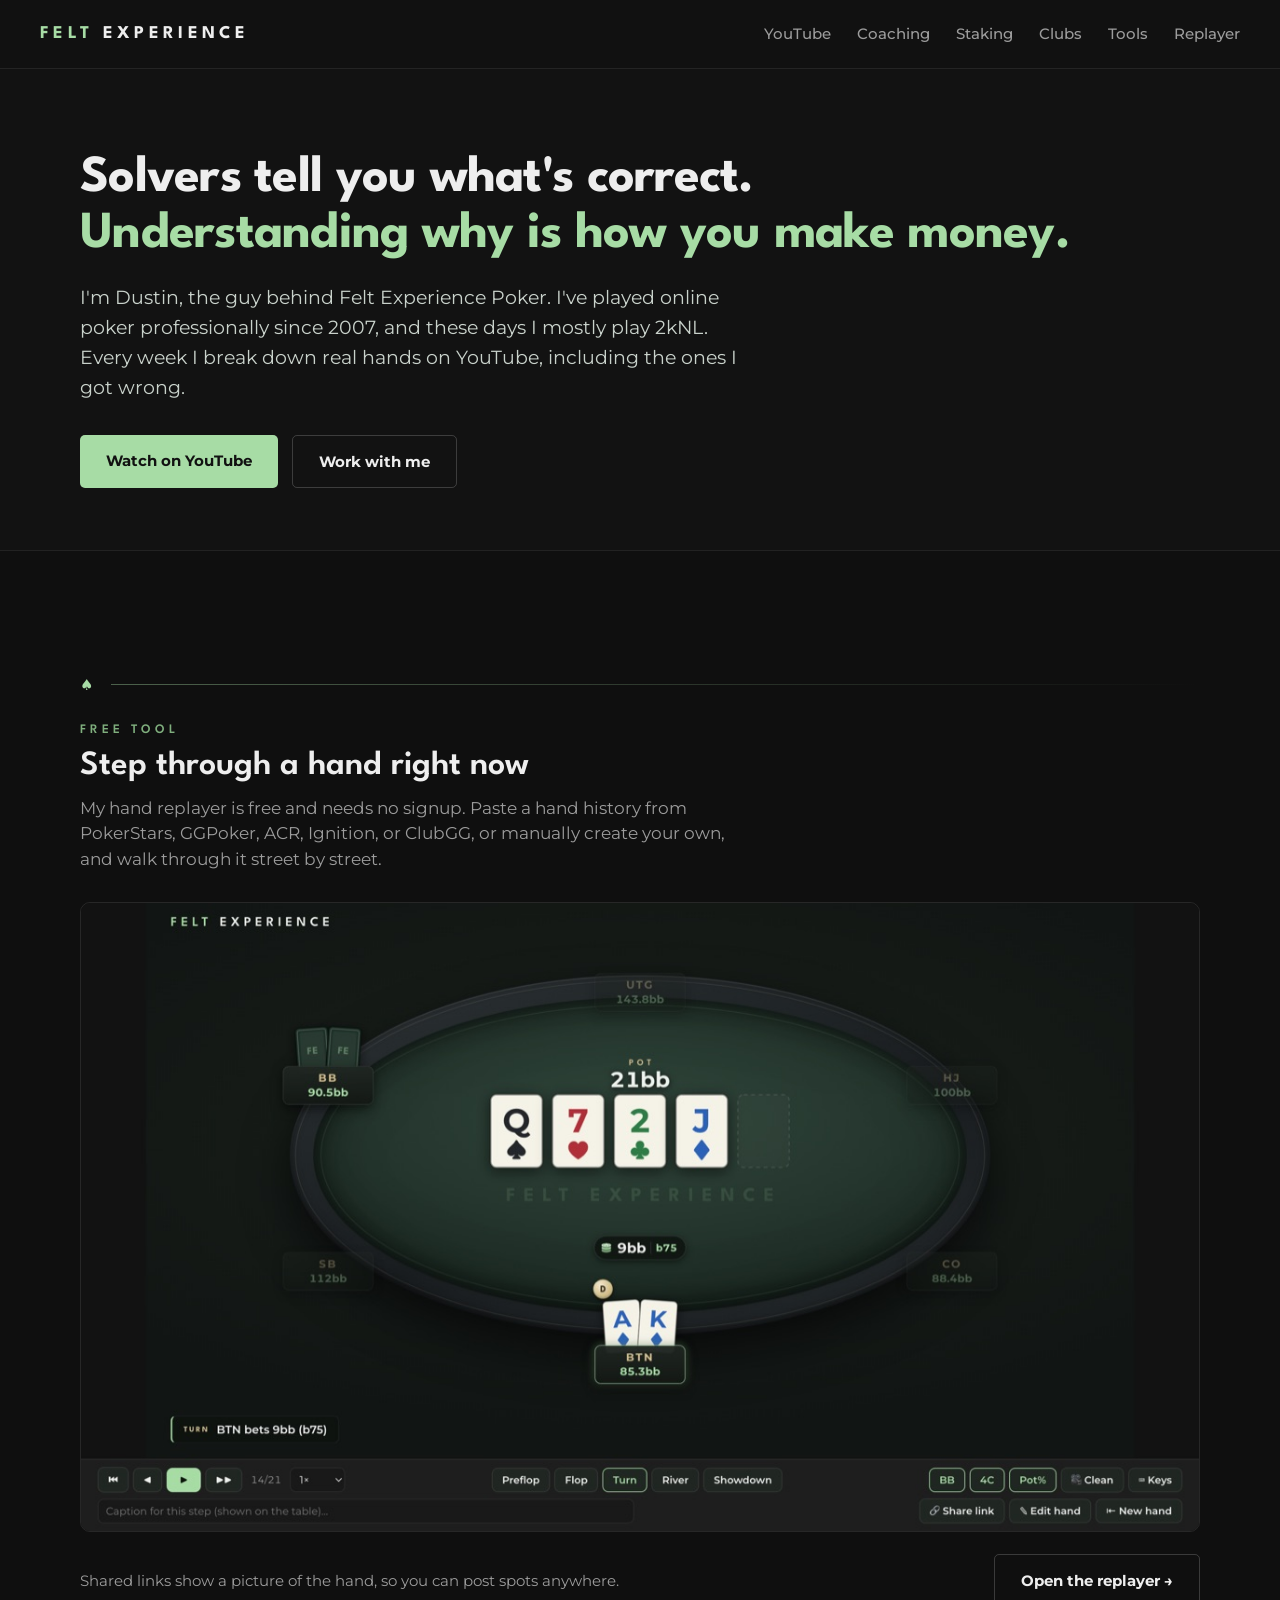
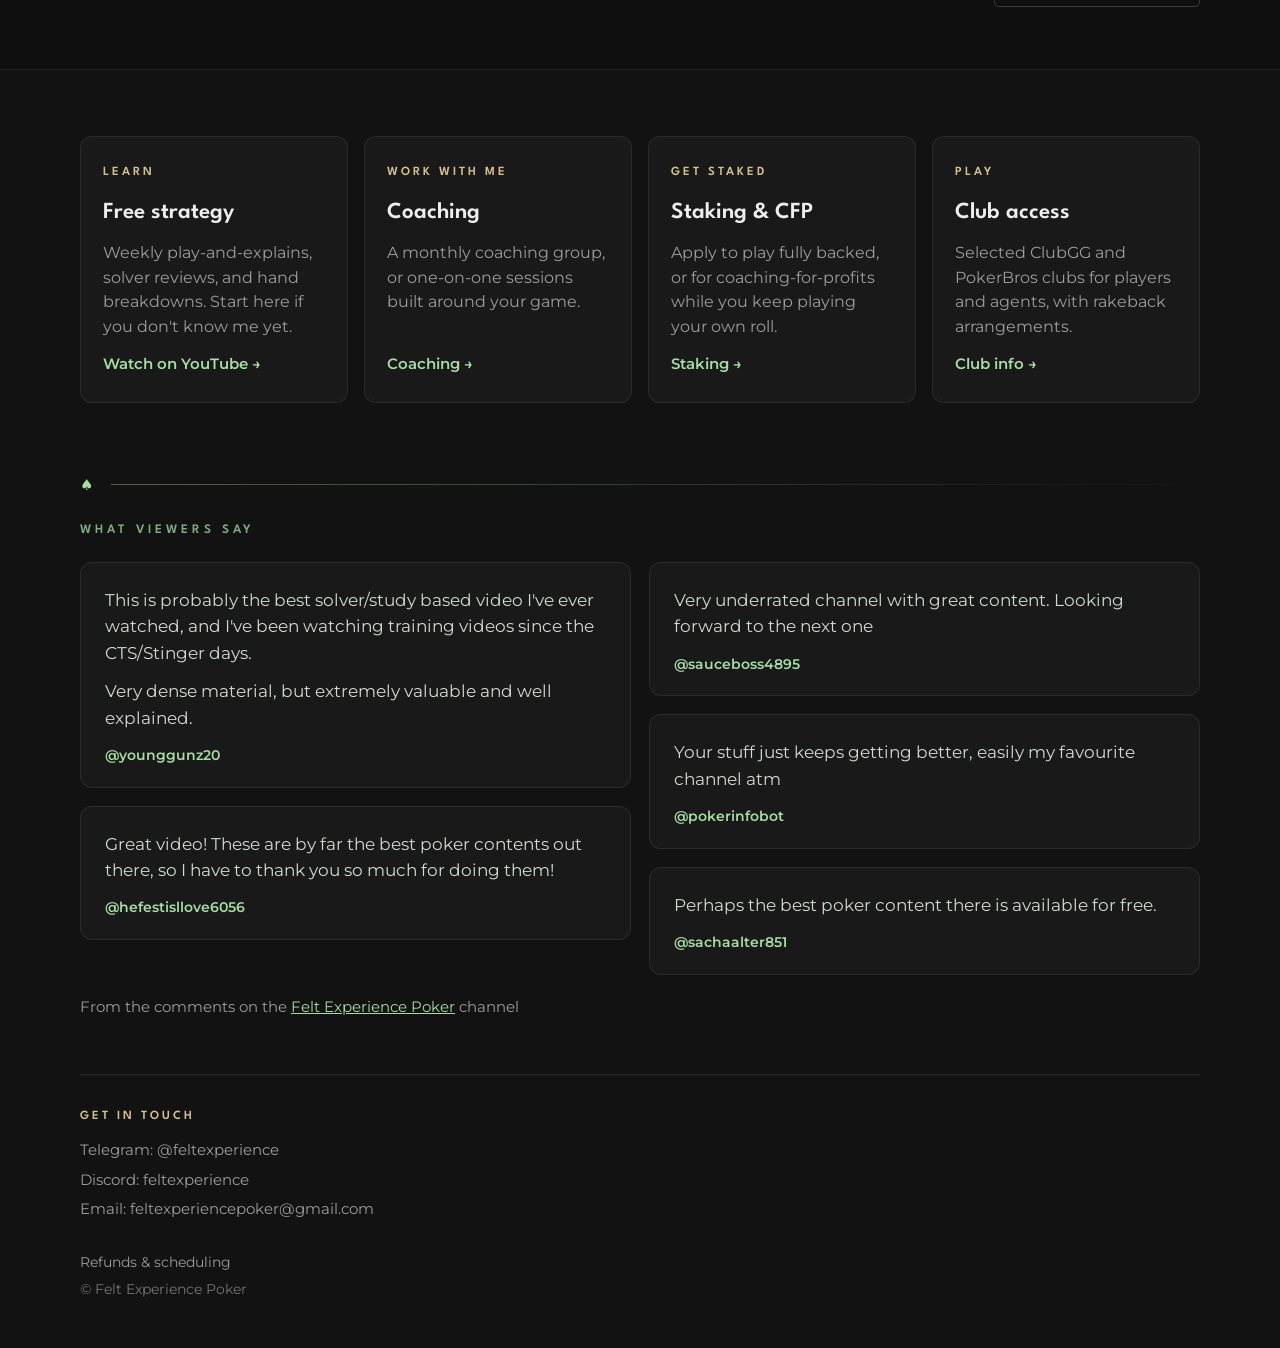
==== commit 19a5a921: "Feature Fair Fight HU, lead the homepage card with the group, and move credentials up - Clubs page g" ====
--- a/index.html
+++ b/index.html
@@ -59,7 +59,7 @@
   </div>
   <div class="door">
     <div class="k">Work with me</div><h3>Coaching</h3>
-    <p>One-on-one sessions built around your game, or a monthly coaching group.</p>
+    <p>A monthly coaching group, or one-on-one sessions built around your game.</p>
     <a href="/coaching">Coaching &rarr;</a>
   </div>
   <div class="door">
--- a/styles.css
+++ b/styles.css
@@ -147,11 +147,20 @@
 
 /* ---------- about ---------- */
 .about{border-top:1px solid var(--line);margin-top:66px;padding-top:42px;
-  display:grid;grid-template-columns:.6fr auto 1.4fr;gap:40px;align-items:start}
+  display:grid;grid-template-columns:auto 1fr;gap:36px;align-items:center}
+.about .colhead{margin-bottom:12px}
 /* the flyer photo is a circle with a ring baked in, so the source is cropped
    inside that ring and the round edge comes from here instead */
 .about-photo img{width:150px;height:150px;border-radius:50%;object-fit:cover;display:block}
-.about p{color:#c9d2cb;font-size:16.5px;line-height:1.65}
+.about p{color:#c9d2cb;font-size:16.5px;line-height:1.65;max-width:680px}
+
+/* ---------- credentials line under a hero ---------- */
+.cred{margin-top:16px;font-size:15px;font-weight:600;color:var(--muted);letter-spacing:.01em}
+
+/* ---------- featured club ---------- */
+.club{display:grid;grid-template-columns:auto 1fr;gap:36px;align-items:center;max-width:860px}
+.club img{width:200px;height:200px;border-radius:16px;display:block}
+.club h2{margin-top:10px}
 
 /* ---------- footer ---------- */
 footer{border-top:1px solid var(--line);margin-top:56px;padding:32px 0 48px;
@@ -172,7 +181,9 @@
 }
 @media (max-width:900px){
   .wrap{padding:0 22px}
-  .doors,.fork,.cards,.cols,.grp,.about{grid-template-columns:1fr}
+  .doors,.fork,.cards,.cols,.grp,.about,.club{grid-template-columns:1fr}
+  .club{gap:24px}
+  .club img{width:160px;height:160px}
   .quotes{columns:1}
   .doors{padding-top:44px}
   .rule{margin:46px 0 24px}
